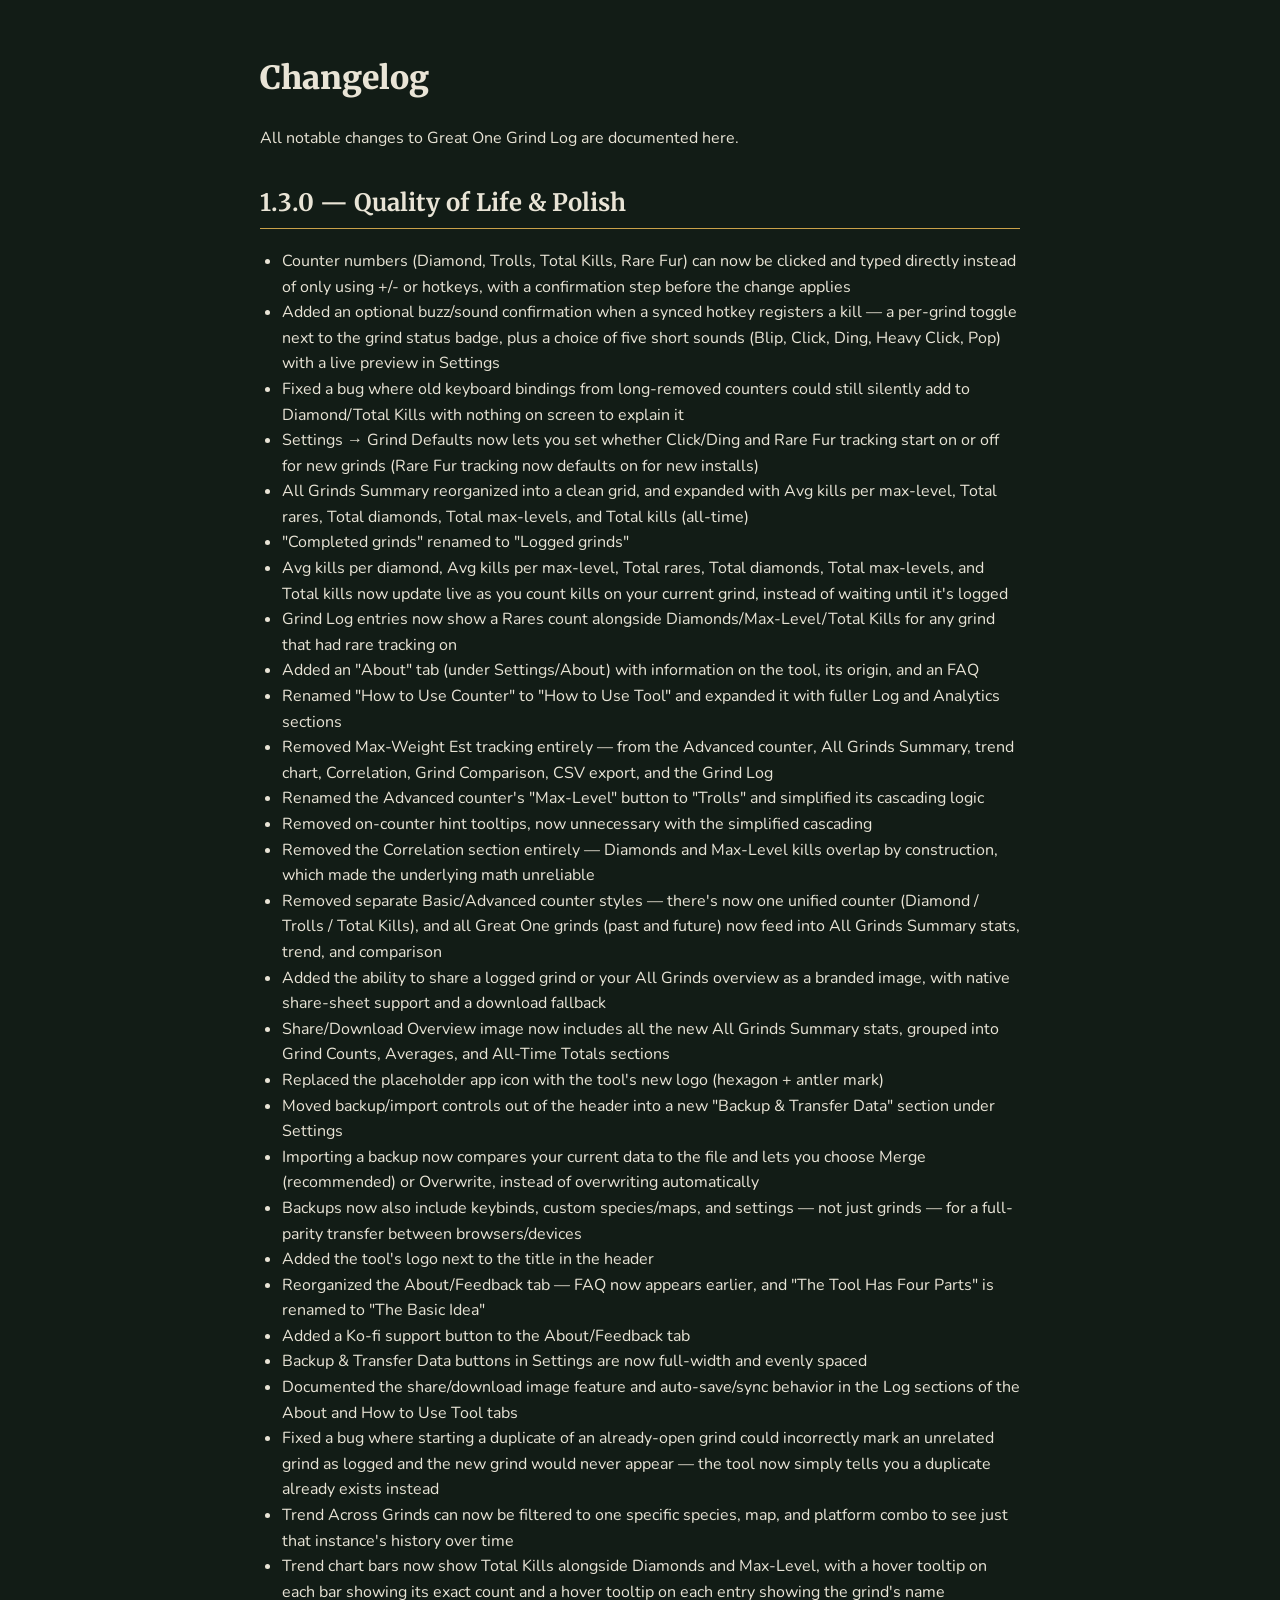
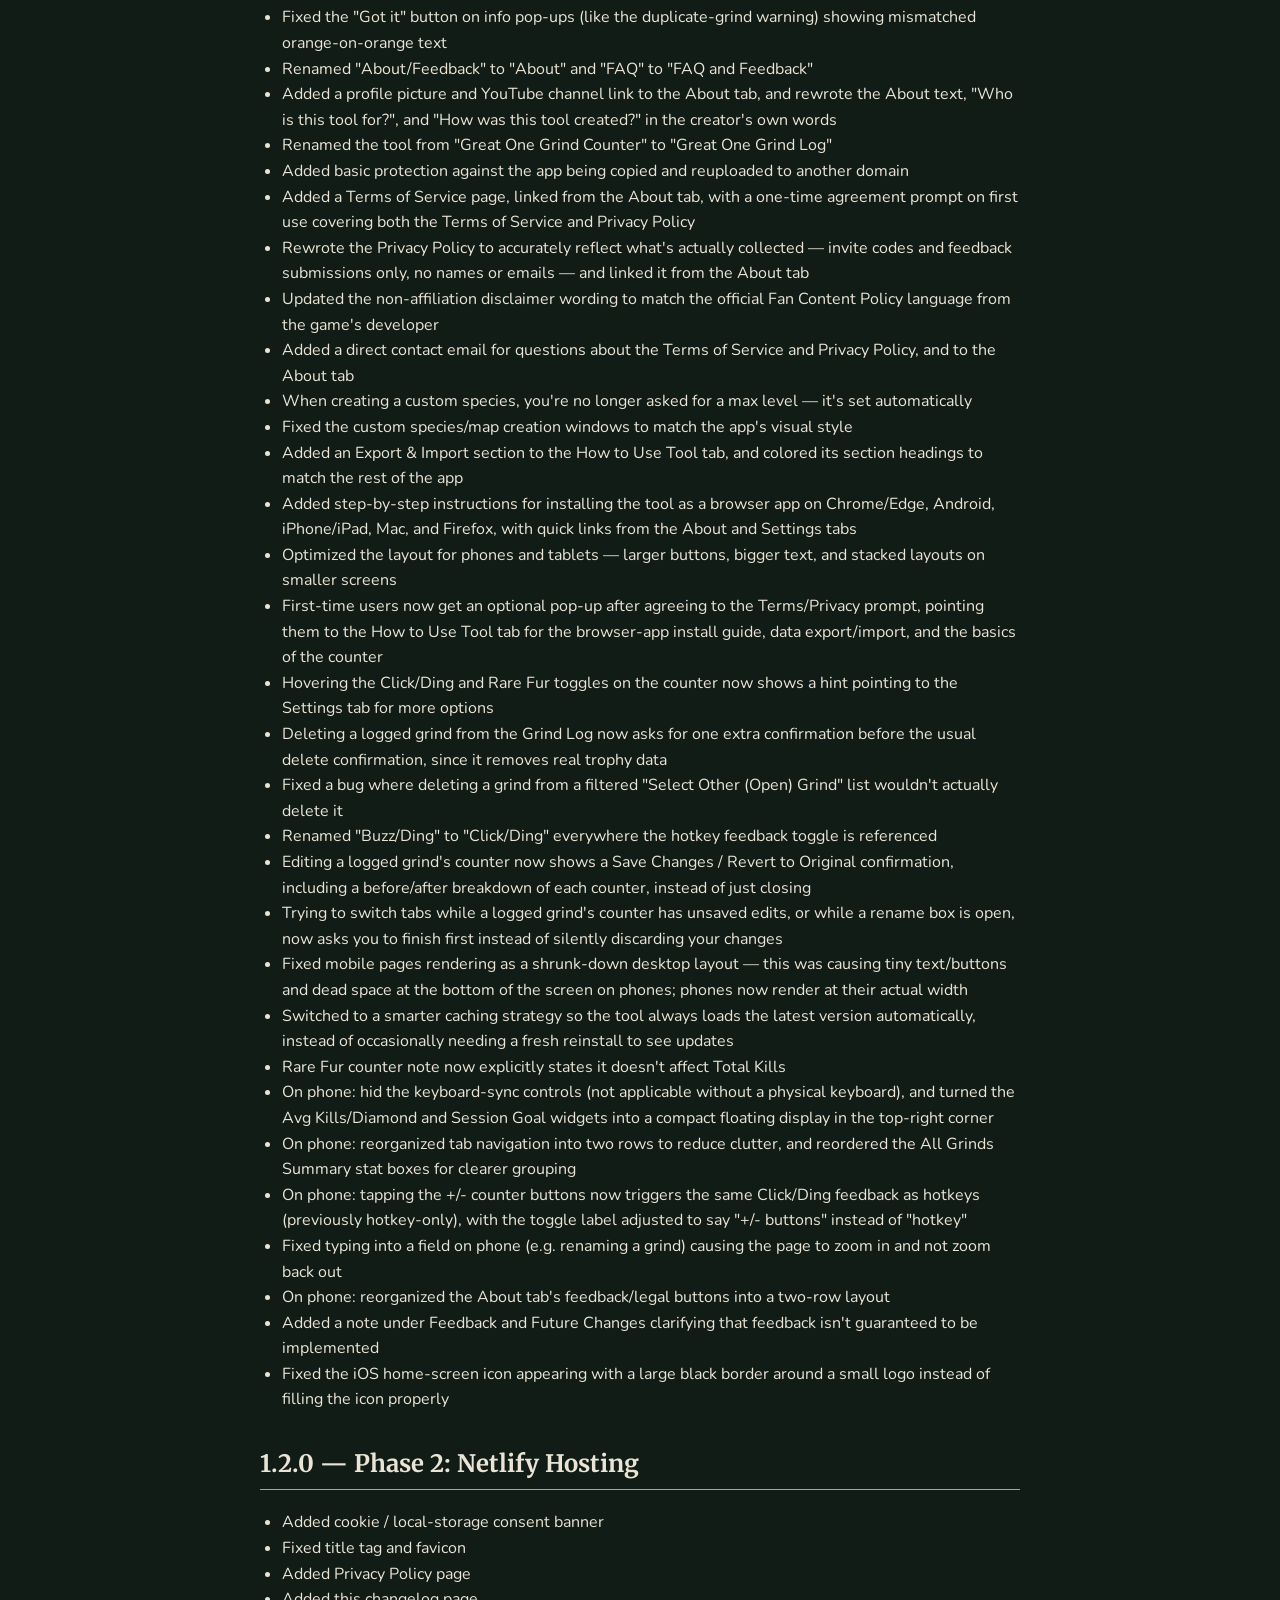
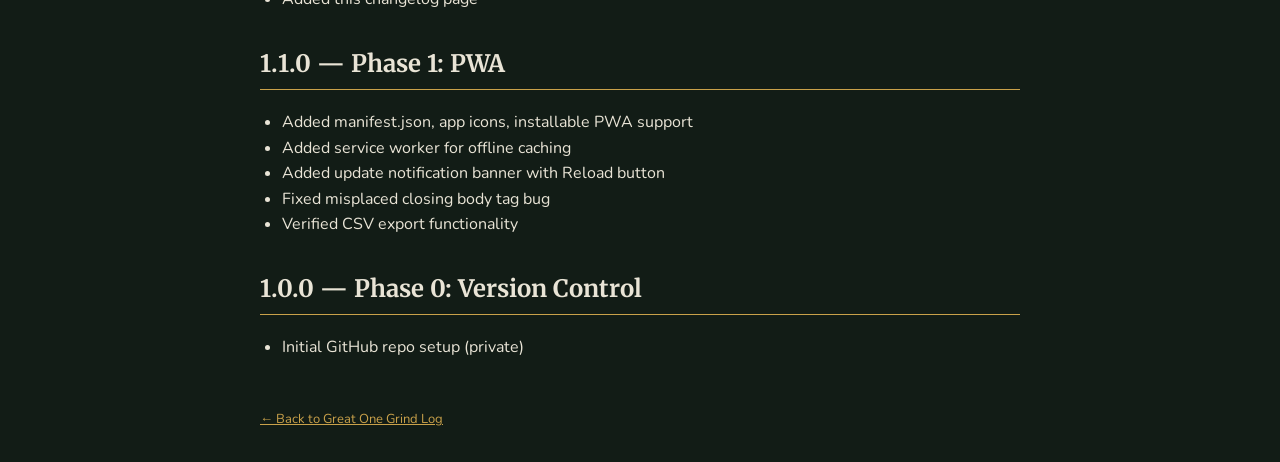
==== changelog.html @ d642ba64 "Mobile optimization pass: viewport fix, phone layout, tap feedback, icon fix - Add missing viewport " ====
<!DOCTYPE html>
<html lang="en">
<head>
<meta charset="UTF-8">
<meta name="viewport" content="width=device-width, initial-scale=1.0">
<title>Changelog — Great One Grind Log</title>
<link rel="icon" type="image/png" href="icon192.png">
<style>
  @import url('https://fonts.googleapis.com/css2?family=Merriweather:wght@400;700;900&family=Nunito:wght@400;500;600;700;800&display=swap');
  body{font-family:'Nunito',-apple-system,BlinkMacSystemFont,'Segoe UI',Roboto,sans-serif;max-width:760px;margin:0 auto;padding:32px 20px;line-height:1.6;color:#e9e4d6;background:#121c16;}
  h1{font-family:'Merriweather',serif;font-weight:900;color:#e9e4d6;}
  h2{font-family:'Merriweather',serif;font-weight:700;margin-top:32px;color:#e9e4d6;border-bottom:1px solid #c9a14a;padding-bottom:6px;}
  ul{padding-left:22px;}
  a{color:#c9a14a;}
  footer{margin-top:48px;font-size:13px;color:#8fa089;}
</style>
</head>
<body>
<h1>Changelog</h1>
<p>All notable changes to Great One Grind Log are documented here.</p>

<h2>1.3.0 — Quality of Life & Polish</h2>
<ul>
  <li>Counter numbers (Diamond, Trolls, Total Kills, Rare Fur) can now be clicked and typed directly instead of only using +/- or hotkeys, with a confirmation step before the change applies</li>
  <li>Added an optional buzz/sound confirmation when a synced hotkey registers a kill — a per-grind toggle next to the grind status badge, plus a choice of five short sounds (Blip, Click, Ding, Heavy Click, Pop) with a live preview in Settings</li>
  <li>Fixed a bug where old keyboard bindings from long-removed counters could still silently add to Diamond/Total Kills with nothing on screen to explain it</li>
  <li>Settings → Grind Defaults now lets you set whether Click/Ding and Rare Fur tracking start on or off for new grinds (Rare Fur tracking now defaults on for new installs)</li>
  <li>All Grinds Summary reorganized into a clean grid, and expanded with Avg kills per max-level, Total rares, Total diamonds, Total max-levels, and Total kills (all-time)</li>
  <li>"Completed grinds" renamed to "Logged grinds"</li>
  <li>Avg kills per diamond, Avg kills per max-level, Total rares, Total diamonds, Total max-levels, and Total kills now update live as you count kills on your current grind, instead of waiting until it's logged</li>
  <li>Grind Log entries now show a Rares count alongside Diamonds/Max-Level/Total Kills for any grind that had rare tracking on</li>
  <li>Added an "About" tab (under Settings/About) with information on the tool, its origin, and an FAQ</li>
  <li>Renamed "How to Use Counter" to "How to Use Tool" and expanded it with fuller Log and Analytics sections</li>
  <li>Removed Max-Weight Est tracking entirely — from the Advanced counter, All Grinds Summary, trend chart, Correlation, Grind Comparison, CSV export, and the Grind Log</li>
  <li>Renamed the Advanced counter's "Max-Level" button to "Trolls" and simplified its cascading logic</li>
  <li>Removed on-counter hint tooltips, now unnecessary with the simplified cascading</li>
  <li>Removed the Correlation section entirely — Diamonds and Max-Level kills overlap by construction, which made the underlying math unreliable</li>
  <li>Removed separate Basic/Advanced counter styles — there's now one unified counter (Diamond / Trolls / Total Kills), and all Great One grinds (past and future) now feed into All Grinds Summary stats, trend, and comparison</li>
  <li>Added the ability to share a logged grind or your All Grinds overview as a branded image, with native share-sheet support and a download fallback</li>
  <li>Share/Download Overview image now includes all the new All Grinds Summary stats, grouped into Grind Counts, Averages, and All-Time Totals sections</li>
  <li>Replaced the placeholder app icon with the tool's new logo (hexagon + antler mark)</li>
  <li>Moved backup/import controls out of the header into a new "Backup & Transfer Data" section under Settings</li>
  <li>Importing a backup now compares your current data to the file and lets you choose Merge (recommended) or Overwrite, instead of overwriting automatically</li>
  <li>Backups now also include keybinds, custom species/maps, and settings — not just grinds — for a full-parity transfer between browsers/devices</li>
  <li>Added the tool's logo next to the title in the header</li>
  <li>Reorganized the About/Feedback tab — FAQ now appears earlier, and "The Tool Has Four Parts" is renamed to "The Basic Idea"</li>
  <li>Added a Ko-fi support button to the About/Feedback tab</li>
  <li>Backup & Transfer Data buttons in Settings are now full-width and evenly spaced</li>
  <li>Documented the share/download image feature and auto-save/sync behavior in the Log sections of the About and How to Use Tool tabs</li>
  <li>Fixed a bug where starting a duplicate of an already-open grind could incorrectly mark an unrelated grind as logged and the new grind would never appear — the tool now simply tells you a duplicate already exists instead</li>
  <li>Trend Across Grinds can now be filtered to one specific species, map, and platform combo to see just that instance's history over time</li>
  <li>Trend chart bars now show Total Kills alongside Diamonds and Max-Level, with a hover tooltip on each bar showing its exact count and a hover tooltip on each entry showing the grind's name</li>
  <li>Fixed the "Got it" button on info pop-ups (like the duplicate-grind warning) showing mismatched orange-on-orange text</li>
  <li>Renamed "About/Feedback" to "About" and "FAQ" to "FAQ and Feedback"</li>
  <li>Added a profile picture and YouTube channel link to the About tab, and rewrote the About text, "Who is this tool for?", and "How was this tool created?" in the creator's own words</li>
  <li>Renamed the tool from "Great One Grind Counter" to "Great One Grind Log"</li>
  <li>Added basic protection against the app being copied and reuploaded to another domain</li>
  <li>Added a Terms of Service page, linked from the About tab, with a one-time agreement prompt on first use covering both the Terms of Service and Privacy Policy</li>
  <li>Rewrote the Privacy Policy to accurately reflect what's actually collected — invite codes and feedback submissions only, no names or emails — and linked it from the About tab</li>
  <li>Updated the non-affiliation disclaimer wording to match the official Fan Content Policy language from the game's developer</li>
  <li>Added a direct contact email for questions about the Terms of Service and Privacy Policy, and to the About tab</li>
  <li>When creating a custom species, you're no longer asked for a max level — it's set automatically</li>
  <li>Fixed the custom species/map creation windows to match the app's visual style</li>
  <li>Added an Export & Import section to the How to Use Tool tab, and colored its section headings to match the rest of the app</li>
  <li>Added step-by-step instructions for installing the tool as a browser app on Chrome/Edge, Android, iPhone/iPad, Mac, and Firefox, with quick links from the About and Settings tabs</li>
  <li>Optimized the layout for phones and tablets — larger buttons, bigger text, and stacked layouts on smaller screens</li>
  <li>First-time users now get an optional pop-up after agreeing to the Terms/Privacy prompt, pointing them to the How to Use Tool tab for the browser-app install guide, data export/import, and the basics of the counter</li>
  <li>Hovering the Click/Ding and Rare Fur toggles on the counter now shows a hint pointing to the Settings tab for more options</li>
  <li>Deleting a logged grind from the Grind Log now asks for one extra confirmation before the usual delete confirmation, since it removes real trophy data</li>
  <li>Fixed a bug where deleting a grind from a filtered "Select Other (Open) Grind" list wouldn't actually delete it</li>
  <li>Renamed "Buzz/Ding" to "Click/Ding" everywhere the hotkey feedback toggle is referenced</li>
  <li>Editing a logged grind's counter now shows a Save Changes / Revert to Original confirmation, including a before/after breakdown of each counter, instead of just closing</li>
  <li>Trying to switch tabs while a logged grind's counter has unsaved edits, or while a rename box is open, now asks you to finish first instead of silently discarding your changes</li>
  <li>Fixed mobile pages rendering as a shrunk-down desktop layout — this was causing tiny text/buttons and dead space at the bottom of the screen on phones; phones now render at their actual width</li>
  <li>Switched to a smarter caching strategy so the tool always loads the latest version automatically, instead of occasionally needing a fresh reinstall to see updates</li>
  <li>Rare Fur counter note now explicitly states it doesn't affect Total Kills</li>
  <li>On phone: hid the keyboard-sync controls (not applicable without a physical keyboard), and turned the Avg Kills/Diamond and Session Goal widgets into a compact floating display in the top-right corner</li>
  <li>On phone: reorganized tab navigation into two rows to reduce clutter, and reordered the All Grinds Summary stat boxes for clearer grouping</li>
  <li>On phone: tapping the +/- counter buttons now triggers the same Click/Ding feedback as hotkeys (previously hotkey-only), with the toggle label adjusted to say "+/- buttons" instead of "hotkey"</li>
  <li>Fixed typing into a field on phone (e.g. renaming a grind) causing the page to zoom in and not zoom back out</li>
  <li>On phone: reorganized the About tab's feedback/legal buttons into a two-row layout</li>
  <li>Added a note under Feedback and Future Changes clarifying that feedback isn't guaranteed to be implemented</li>
  <li>Fixed the iOS home-screen icon appearing with a large black border around a small logo instead of filling the icon properly</li>
</ul>

<h2>1.2.0 — Phase 2: Netlify Hosting</h2>
<ul>
  <li>Added cookie / local-storage consent banner</li>
  <li>Fixed title tag and favicon</li>
  <li>Added Privacy Policy page</li>
  <li>Added this changelog page</li>
</ul>

<h2>1.1.0 — Phase 1: PWA</h2>
<ul>
  <li>Added manifest.json, app icons, installable PWA support</li>
  <li>Added service worker for offline caching</li>
  <li>Added update notification banner with Reload button</li>
  <li>Fixed misplaced closing body tag bug</li>
  <li>Verified CSV export functionality</li>
</ul>

<h2>1.0.0 — Phase 0: Version Control</h2>
<ul>
  <li>Initial GitHub repo setup (private)</li>
</ul>

<footer>
  <a href="index.html">← Back to Great One Grind Log</a>
</footer>
</body>
</html>
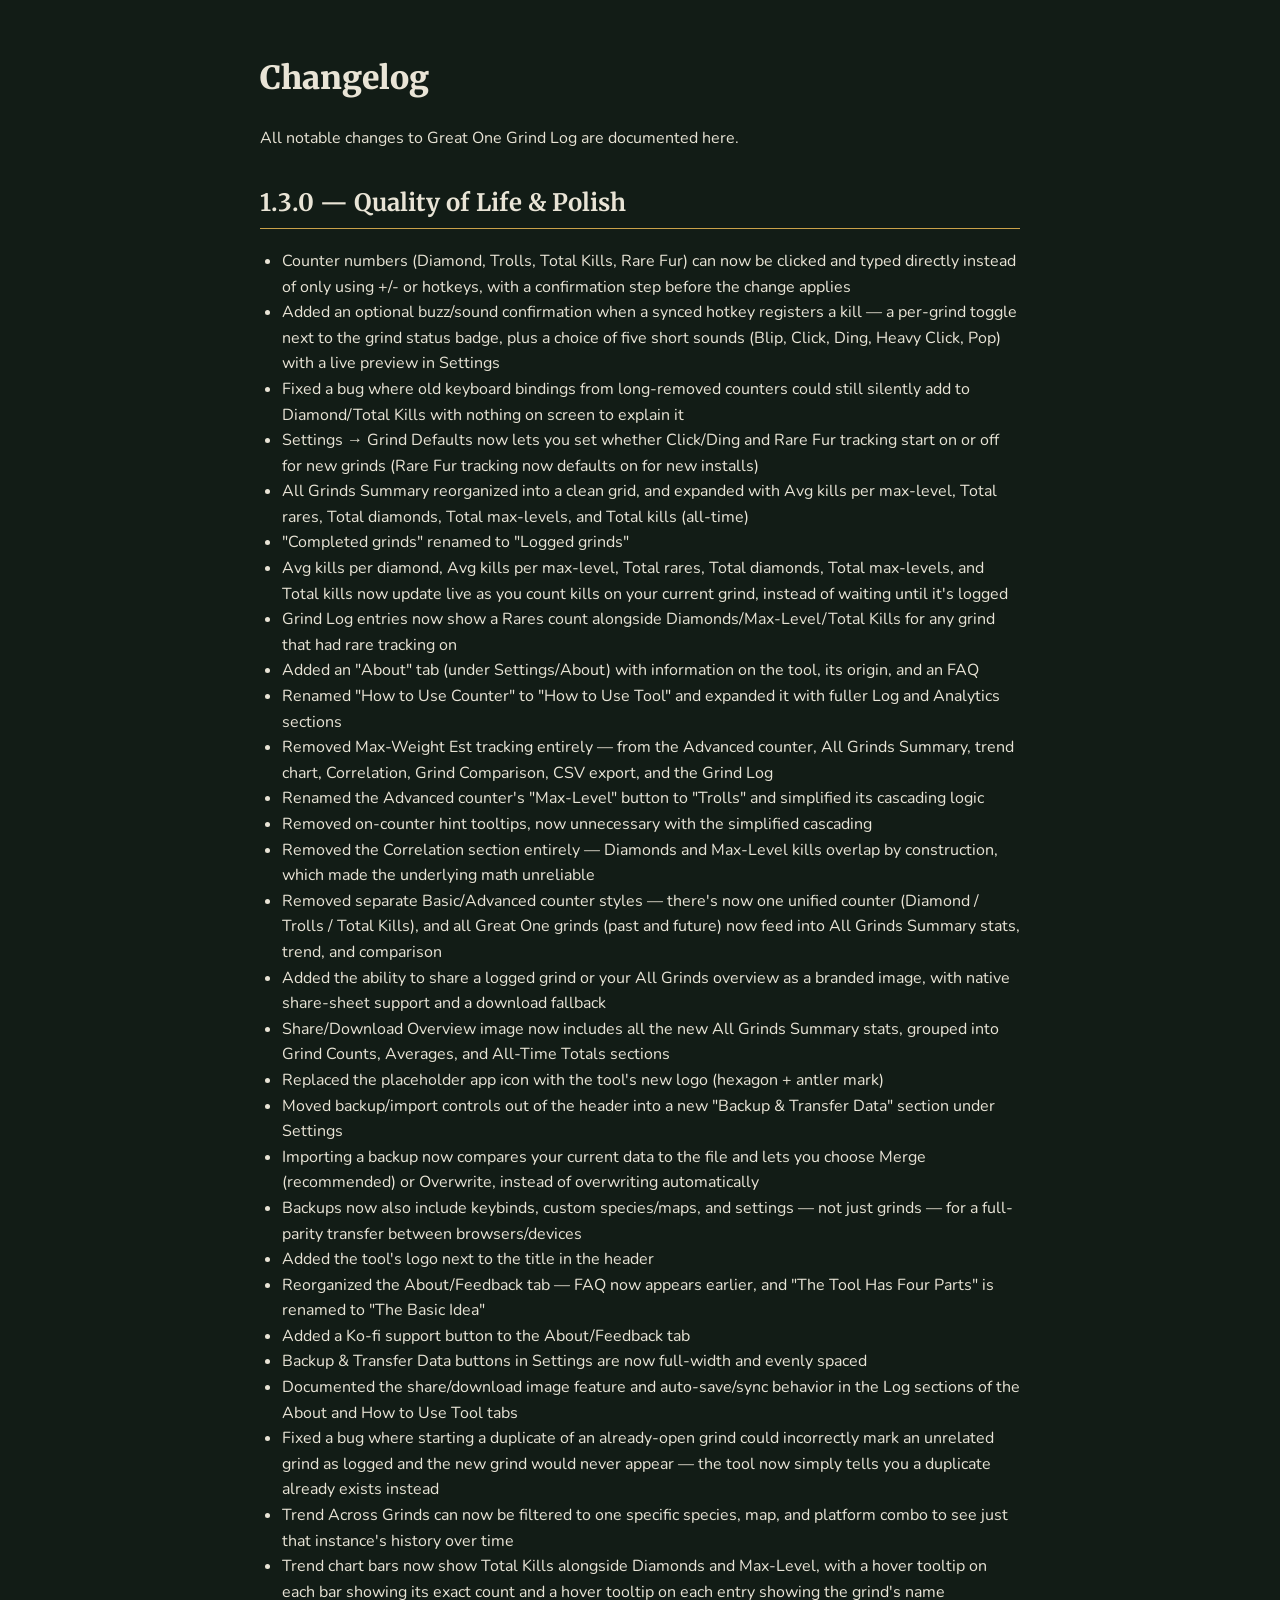
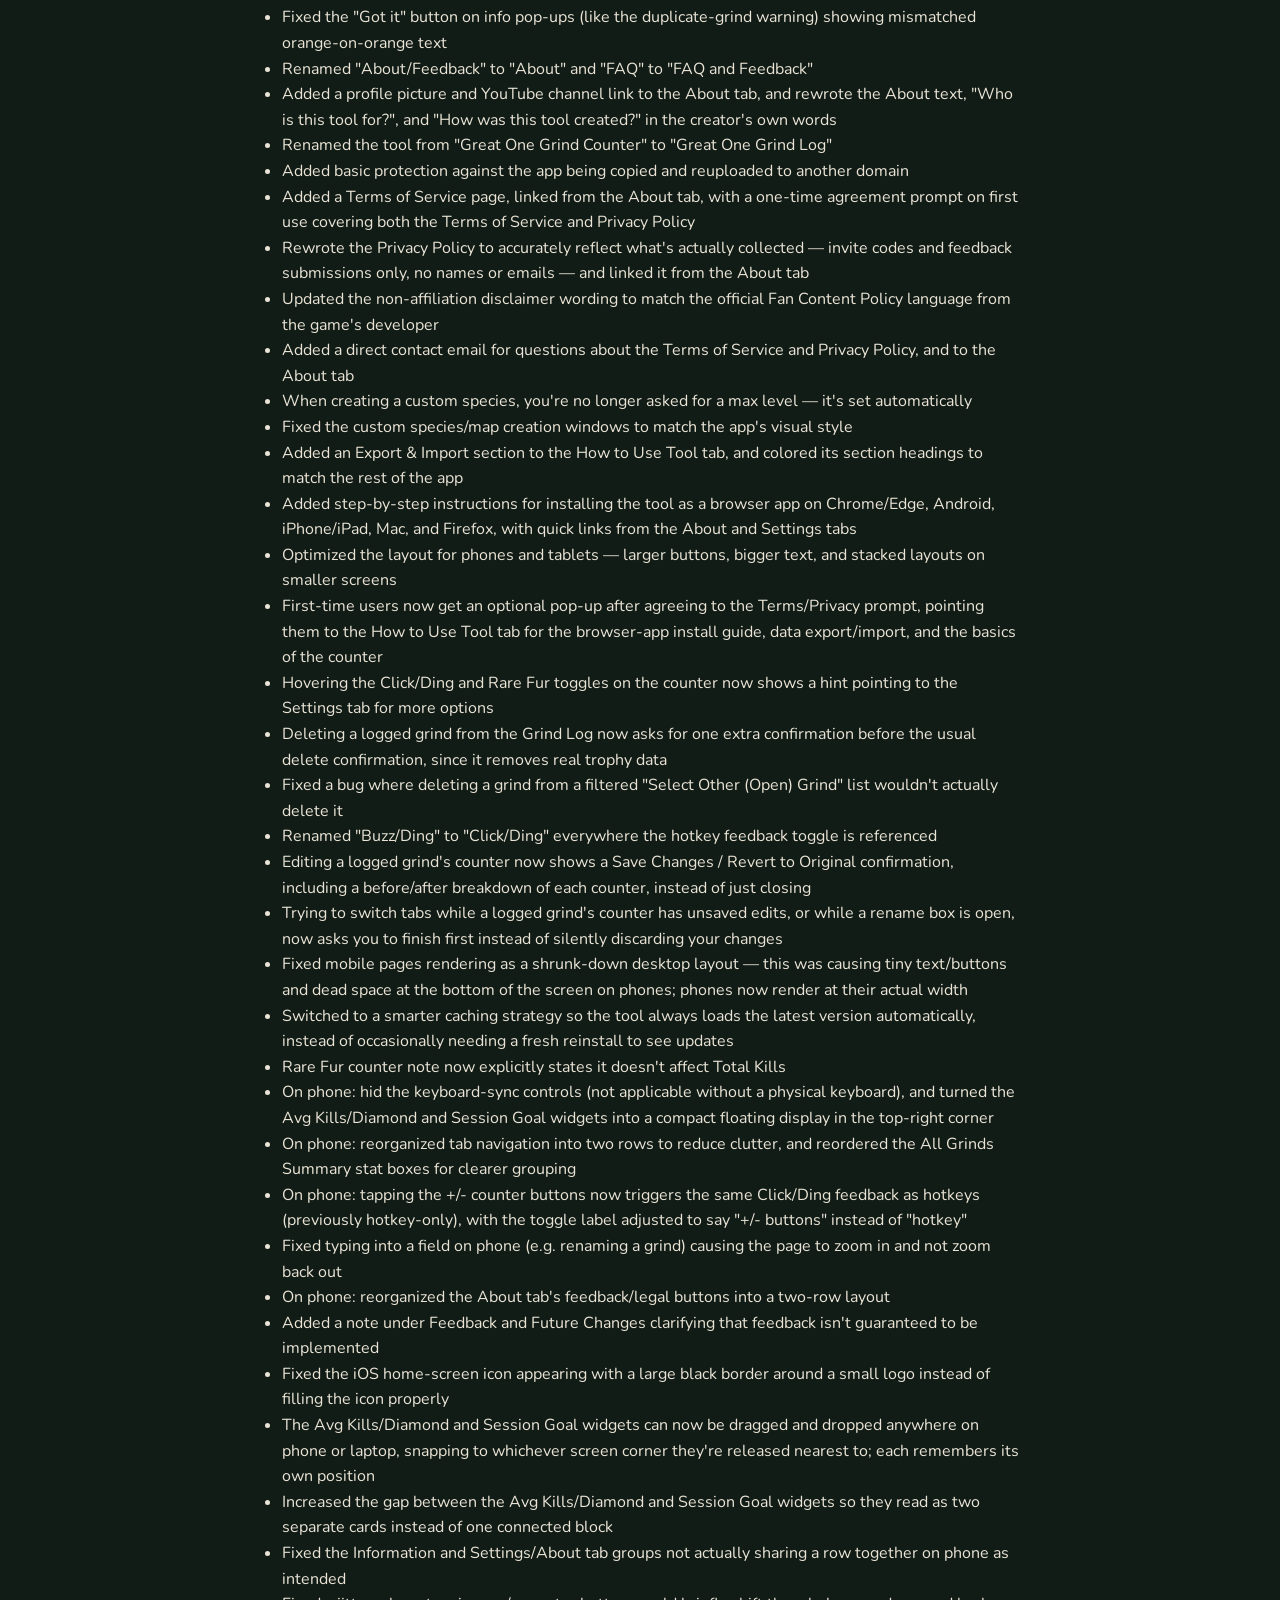
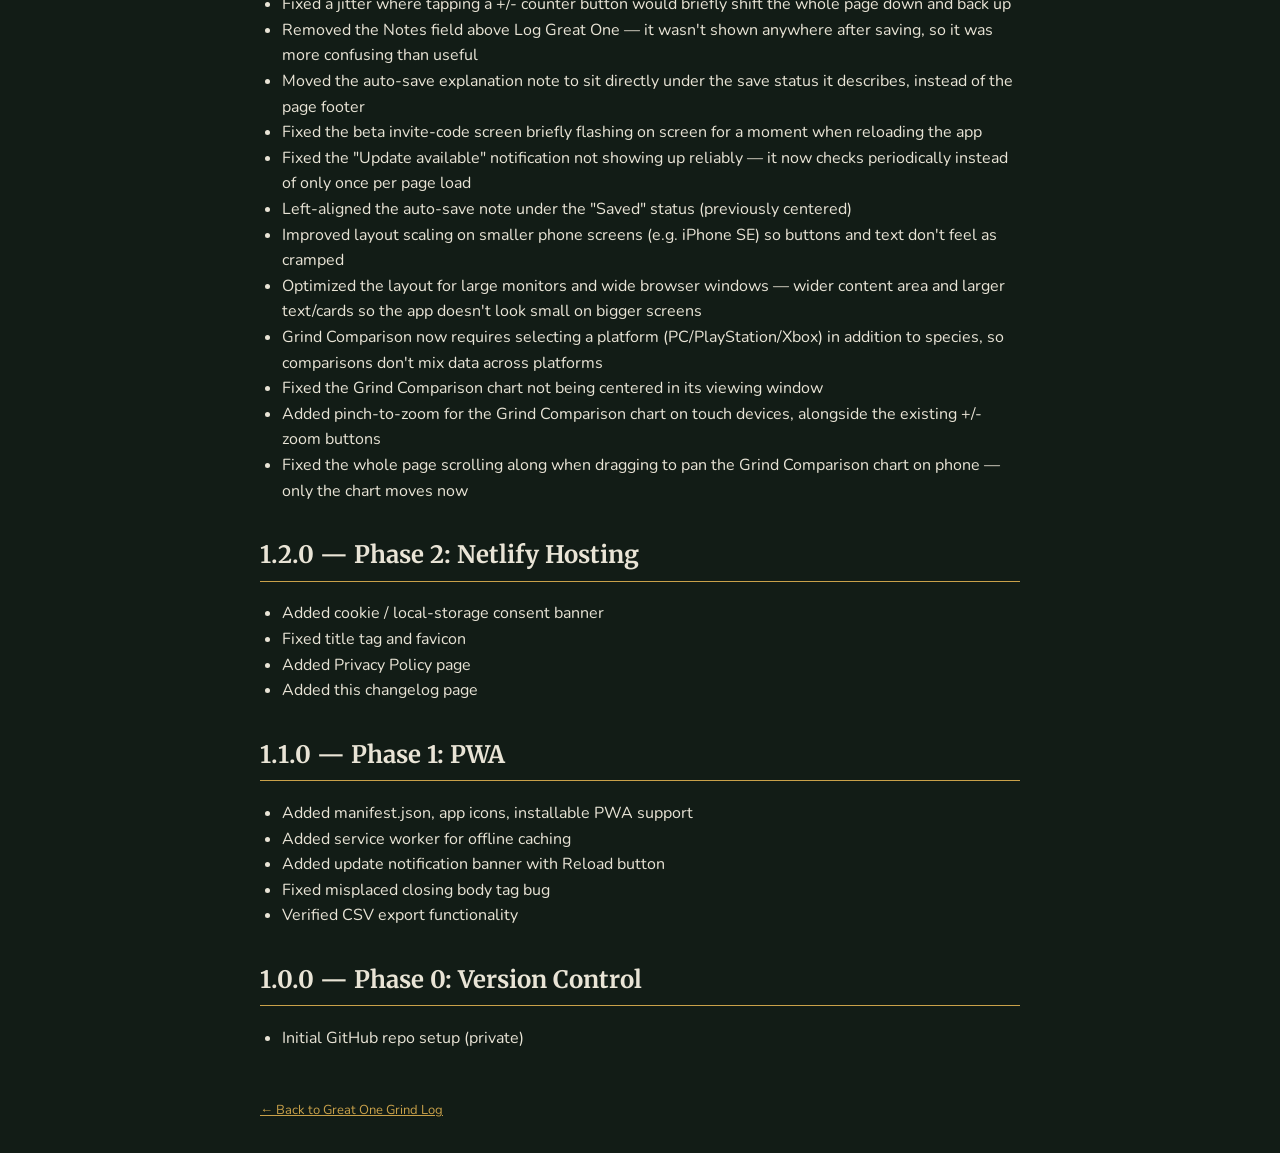
==== commit 45e4b198: "Small/large-screen polish, Grind Comparison platform + chart fixes, gate/update reliability Commit d" ====
--- a/changelog.html
+++ b/changelog.html
@@ -81,6 +81,21 @@
   <li>On phone: reorganized the About tab's feedback/legal buttons into a two-row layout</li>
   <li>Added a note under Feedback and Future Changes clarifying that feedback isn't guaranteed to be implemented</li>
   <li>Fixed the iOS home-screen icon appearing with a large black border around a small logo instead of filling the icon properly</li>
+  <li>The Avg Kills/Diamond and Session Goal widgets can now be dragged and dropped anywhere on phone or laptop, snapping to whichever screen corner they're released nearest to; each remembers its own position</li>
+  <li>Increased the gap between the Avg Kills/Diamond and Session Goal widgets so they read as two separate cards instead of one connected block</li>
+  <li>Fixed the Information and Settings/About tab groups not actually sharing a row together on phone as intended</li>
+  <li>Fixed a jitter where tapping a +/- counter button would briefly shift the whole page down and back up</li>
+  <li>Removed the Notes field above Log Great One — it wasn't shown anywhere after saving, so it was more confusing than useful</li>
+  <li>Moved the auto-save explanation note to sit directly under the save status it describes, instead of the page footer</li>
+  <li>Fixed the beta invite-code screen briefly flashing on screen for a moment when reloading the app</li>
+  <li>Fixed the "Update available" notification not showing up reliably — it now checks periodically instead of only once per page load</li>
+  <li>Left-aligned the auto-save note under the "Saved" status (previously centered)</li>
+  <li>Improved layout scaling on smaller phone screens (e.g. iPhone SE) so buttons and text don't feel as cramped</li>
+  <li>Optimized the layout for large monitors and wide browser windows — wider content area and larger text/cards so the app doesn't look small on bigger screens</li>
+  <li>Grind Comparison now requires selecting a platform (PC/PlayStation/Xbox) in addition to species, so comparisons don't mix data across platforms</li>
+  <li>Fixed the Grind Comparison chart not being centered in its viewing window</li>
+  <li>Added pinch-to-zoom for the Grind Comparison chart on touch devices, alongside the existing +/- zoom buttons</li>
+  <li>Fixed the whole page scrolling along when dragging to pan the Grind Comparison chart on phone — only the chart moves now</li>
 </ul>
 
 <h2>1.2.0 — Phase 2: Netlify Hosting</h2>
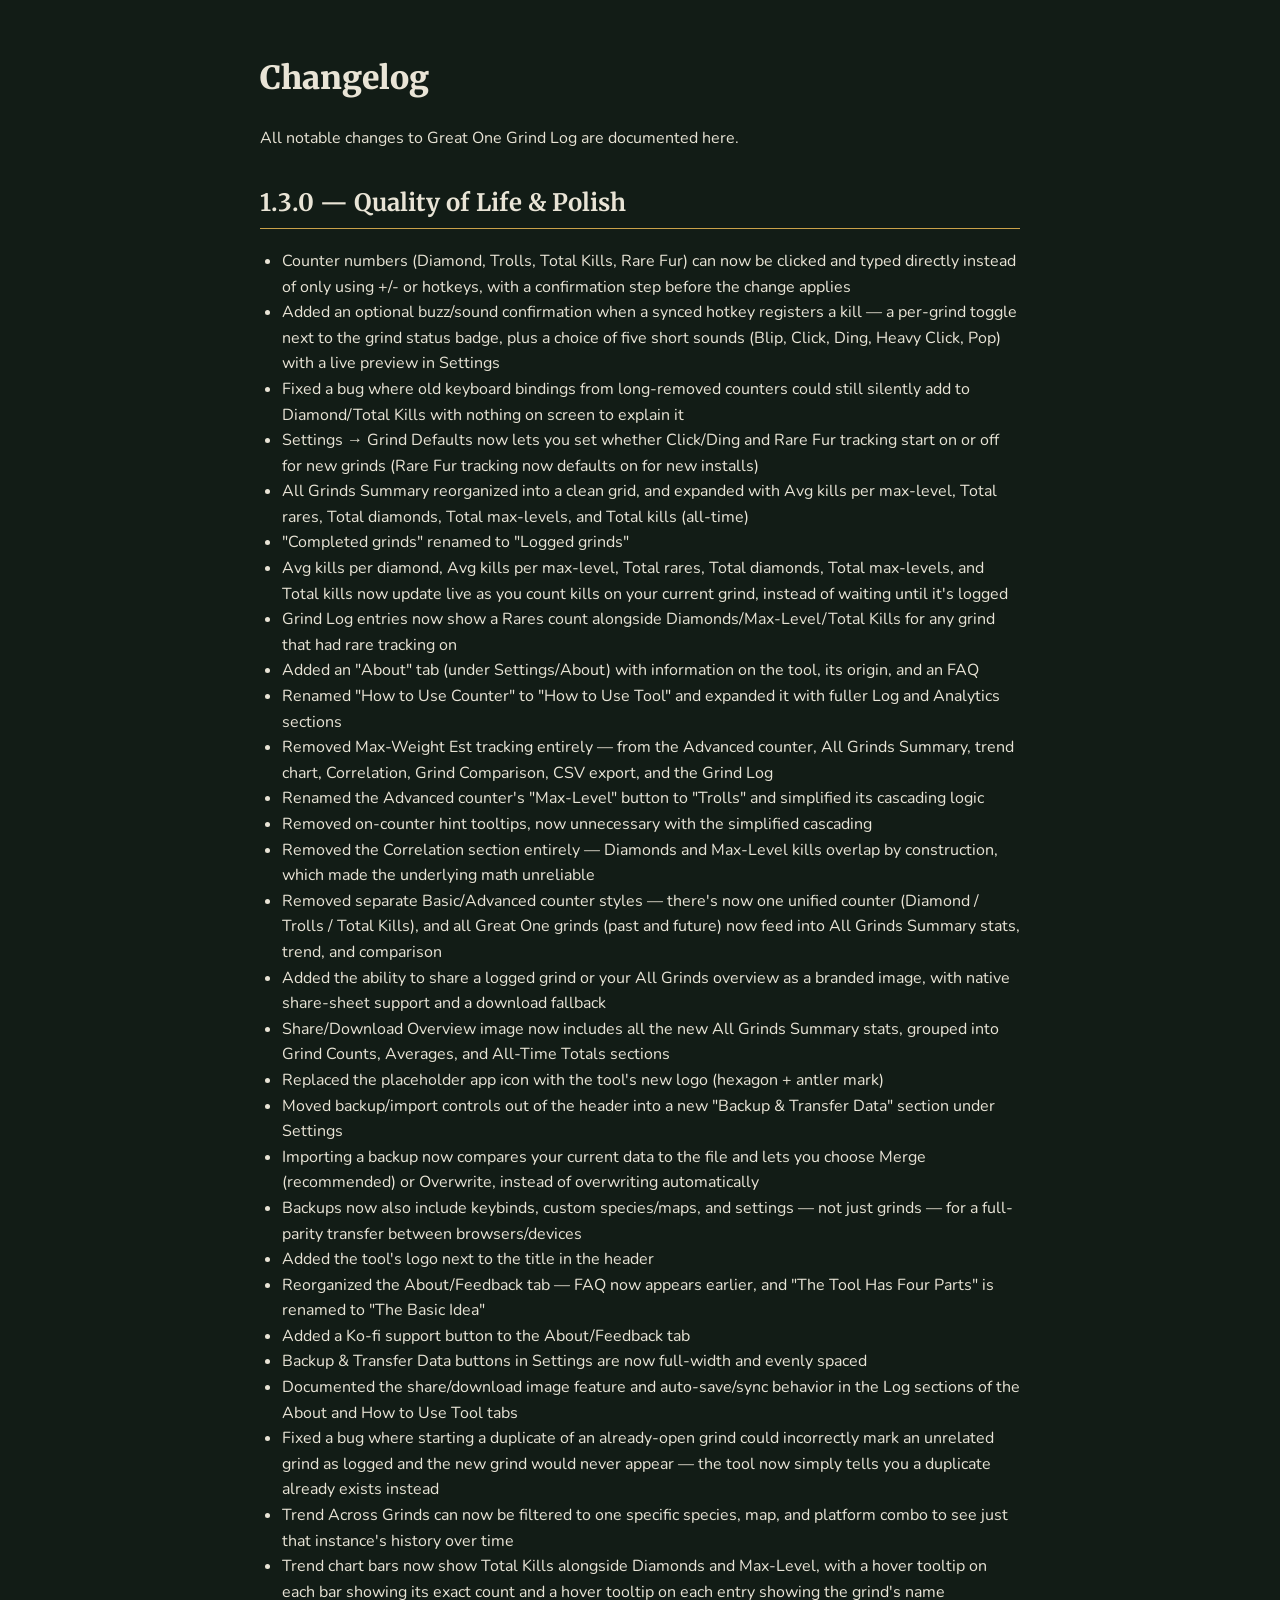
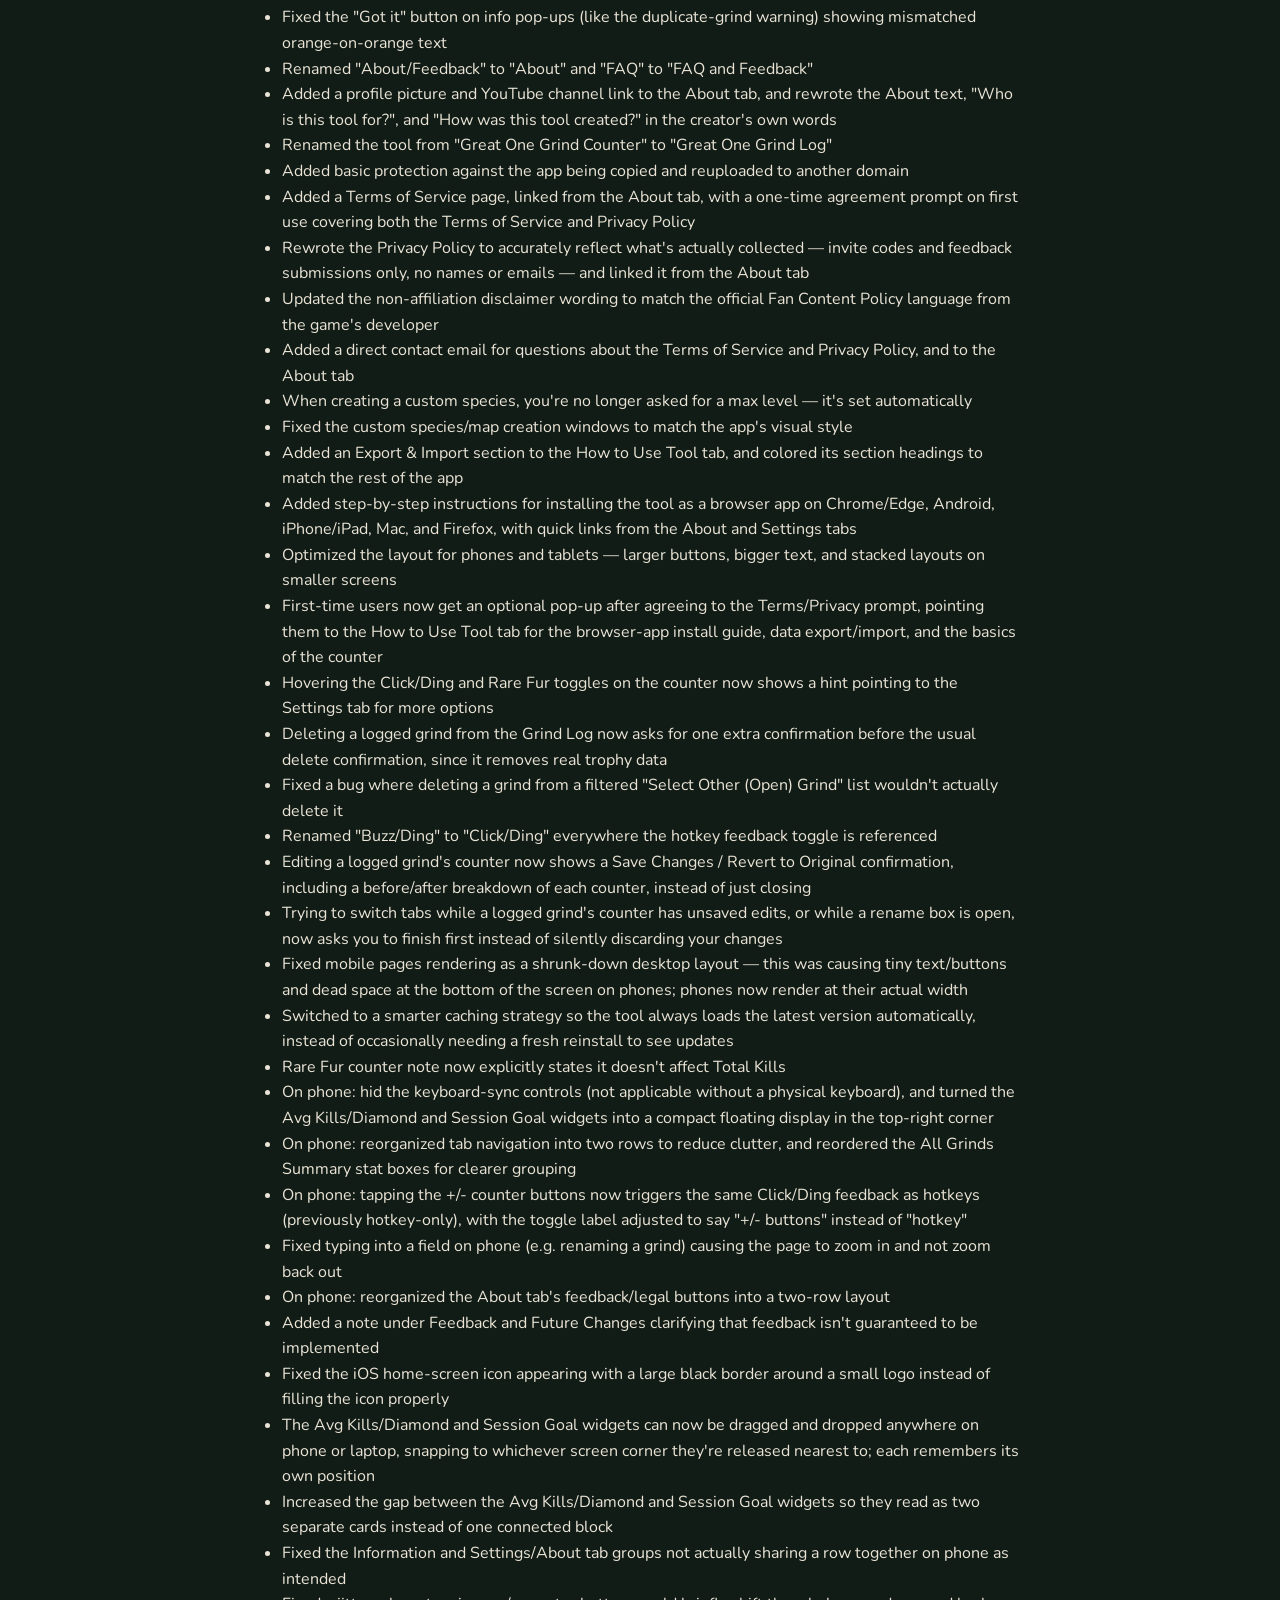
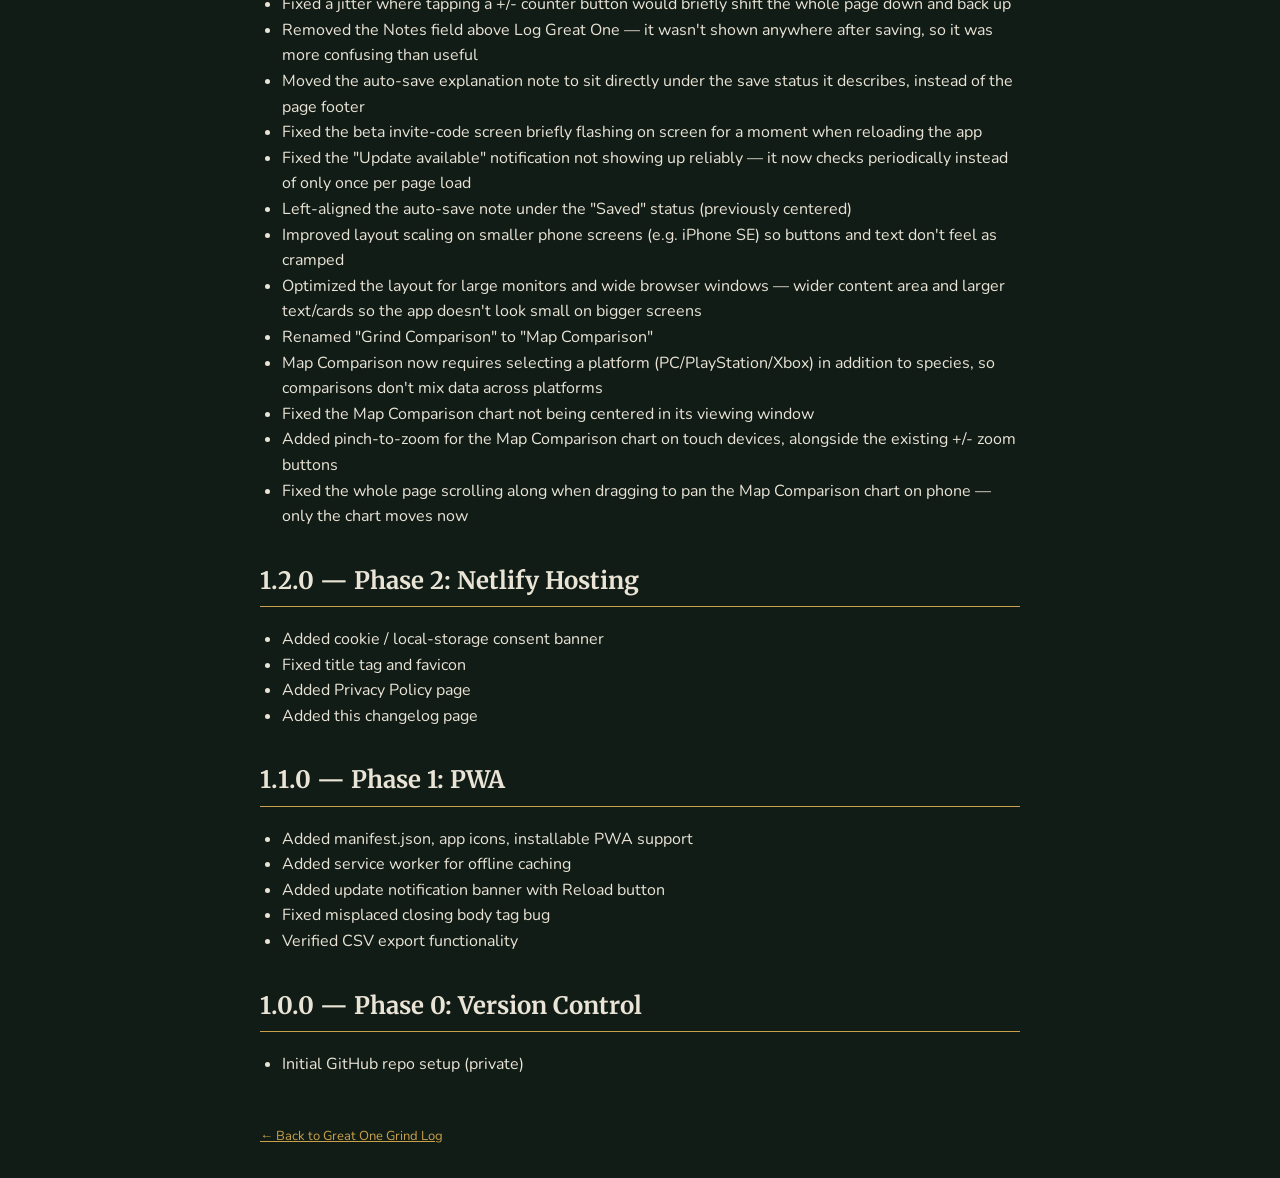
==== commit 94a23c6e: "Raise large-monitor breakpoint to 1600px, rename Grind Comparison to Map Comparison, enlarge count-n" ====
--- a/changelog.html
+++ b/changelog.html
@@ -92,10 +92,11 @@
   <li>Left-aligned the auto-save note under the "Saved" status (previously centered)</li>
   <li>Improved layout scaling on smaller phone screens (e.g. iPhone SE) so buttons and text don't feel as cramped</li>
   <li>Optimized the layout for large monitors and wide browser windows — wider content area and larger text/cards so the app doesn't look small on bigger screens</li>
-  <li>Grind Comparison now requires selecting a platform (PC/PlayStation/Xbox) in addition to species, so comparisons don't mix data across platforms</li>
-  <li>Fixed the Grind Comparison chart not being centered in its viewing window</li>
-  <li>Added pinch-to-zoom for the Grind Comparison chart on touch devices, alongside the existing +/- zoom buttons</li>
-  <li>Fixed the whole page scrolling along when dragging to pan the Grind Comparison chart on phone — only the chart moves now</li>
+  <li>Renamed "Grind Comparison" to "Map Comparison"</li>
+  <li>Map Comparison now requires selecting a platform (PC/PlayStation/Xbox) in addition to species, so comparisons don't mix data across platforms</li>
+  <li>Fixed the Map Comparison chart not being centered in its viewing window</li>
+  <li>Added pinch-to-zoom for the Map Comparison chart on touch devices, alongside the existing +/- zoom buttons</li>
+  <li>Fixed the whole page scrolling along when dragging to pan the Map Comparison chart on phone — only the chart moves now</li>
 </ul>
 
 <h2>1.2.0 — Phase 2: Netlify Hosting</h2>
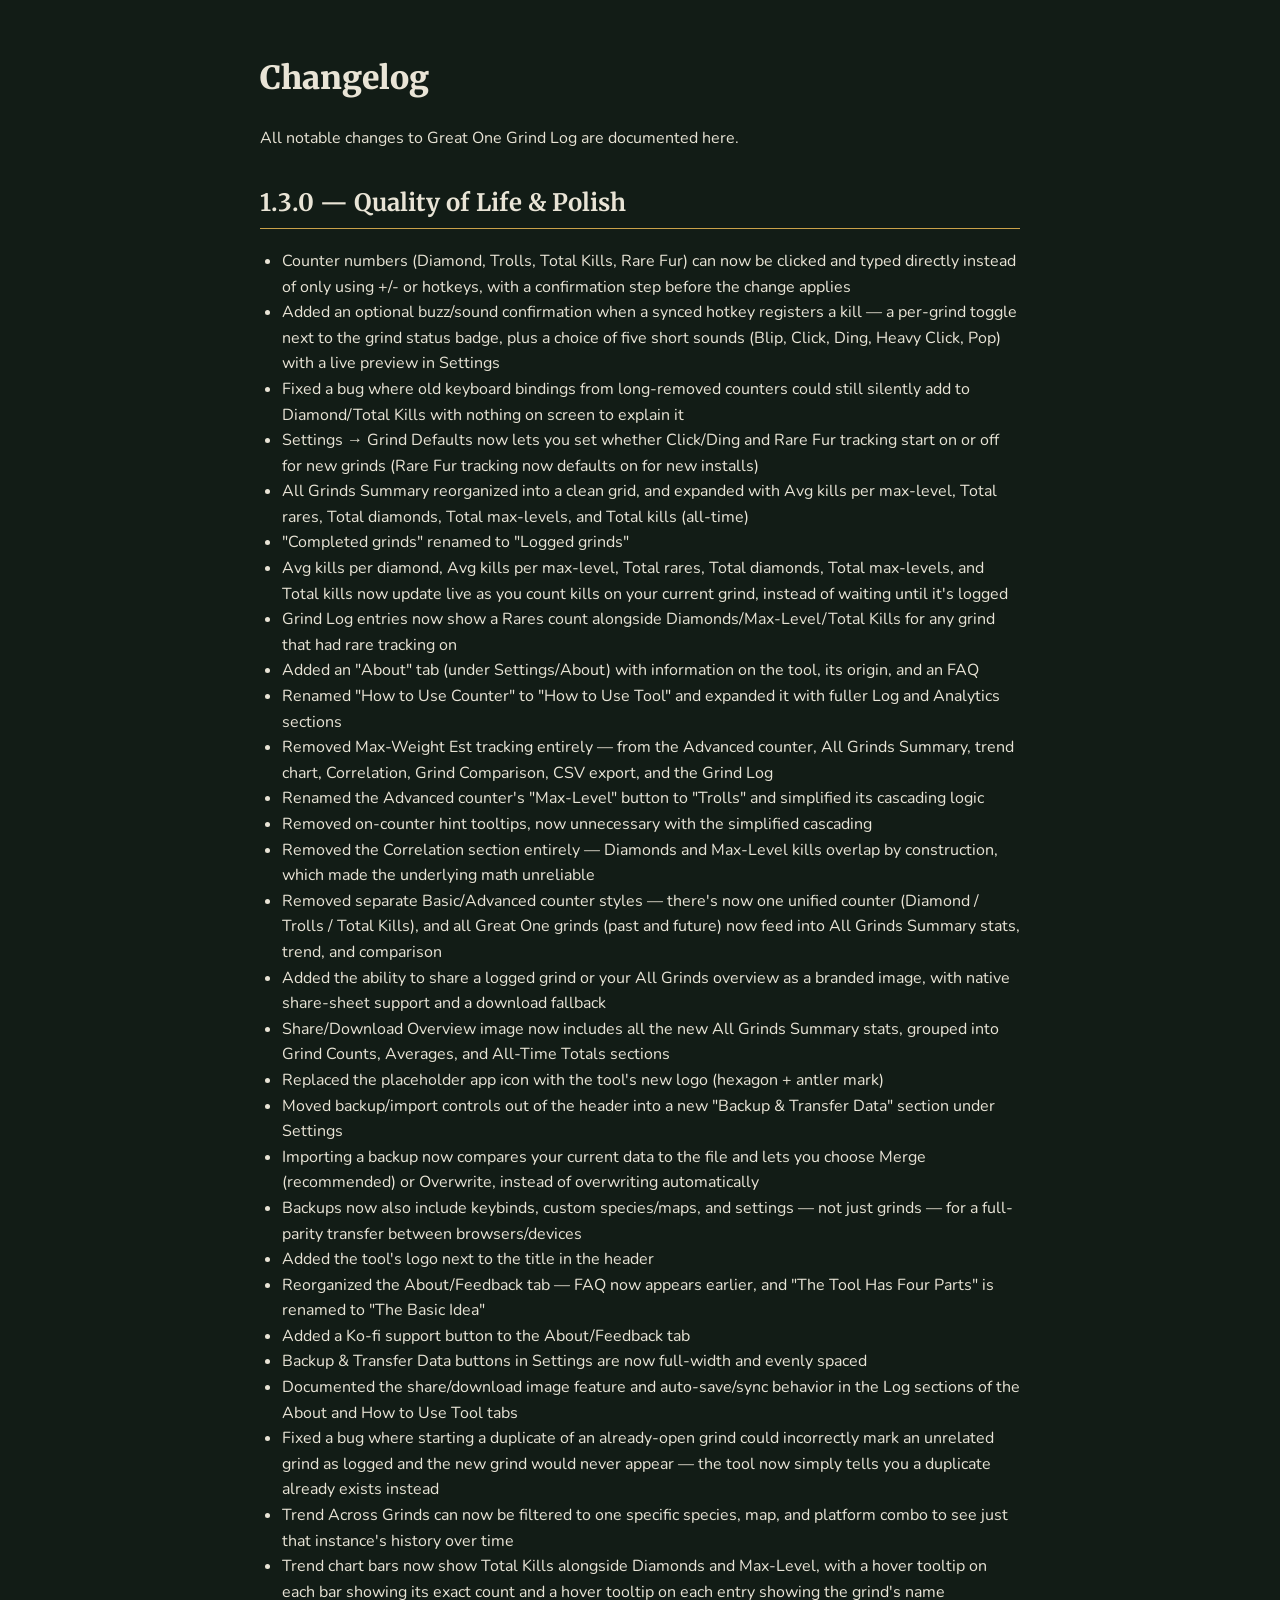
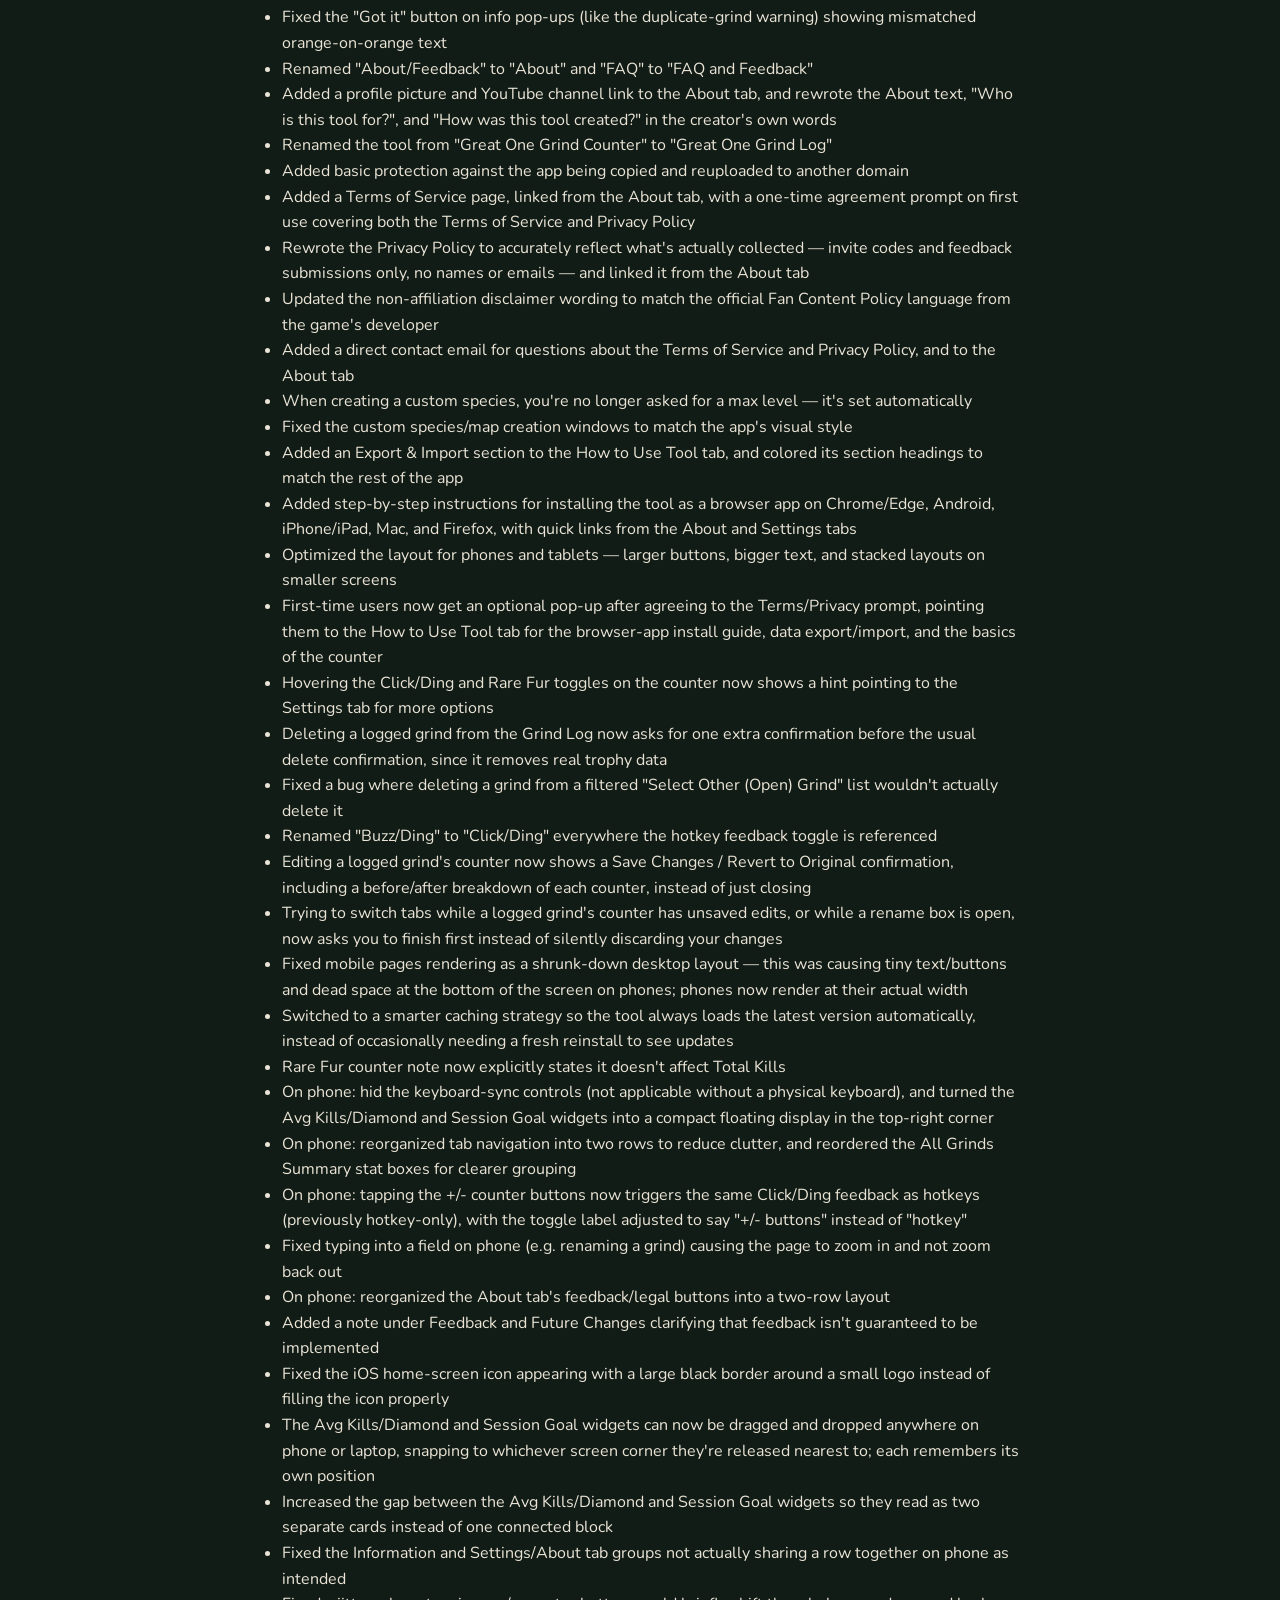
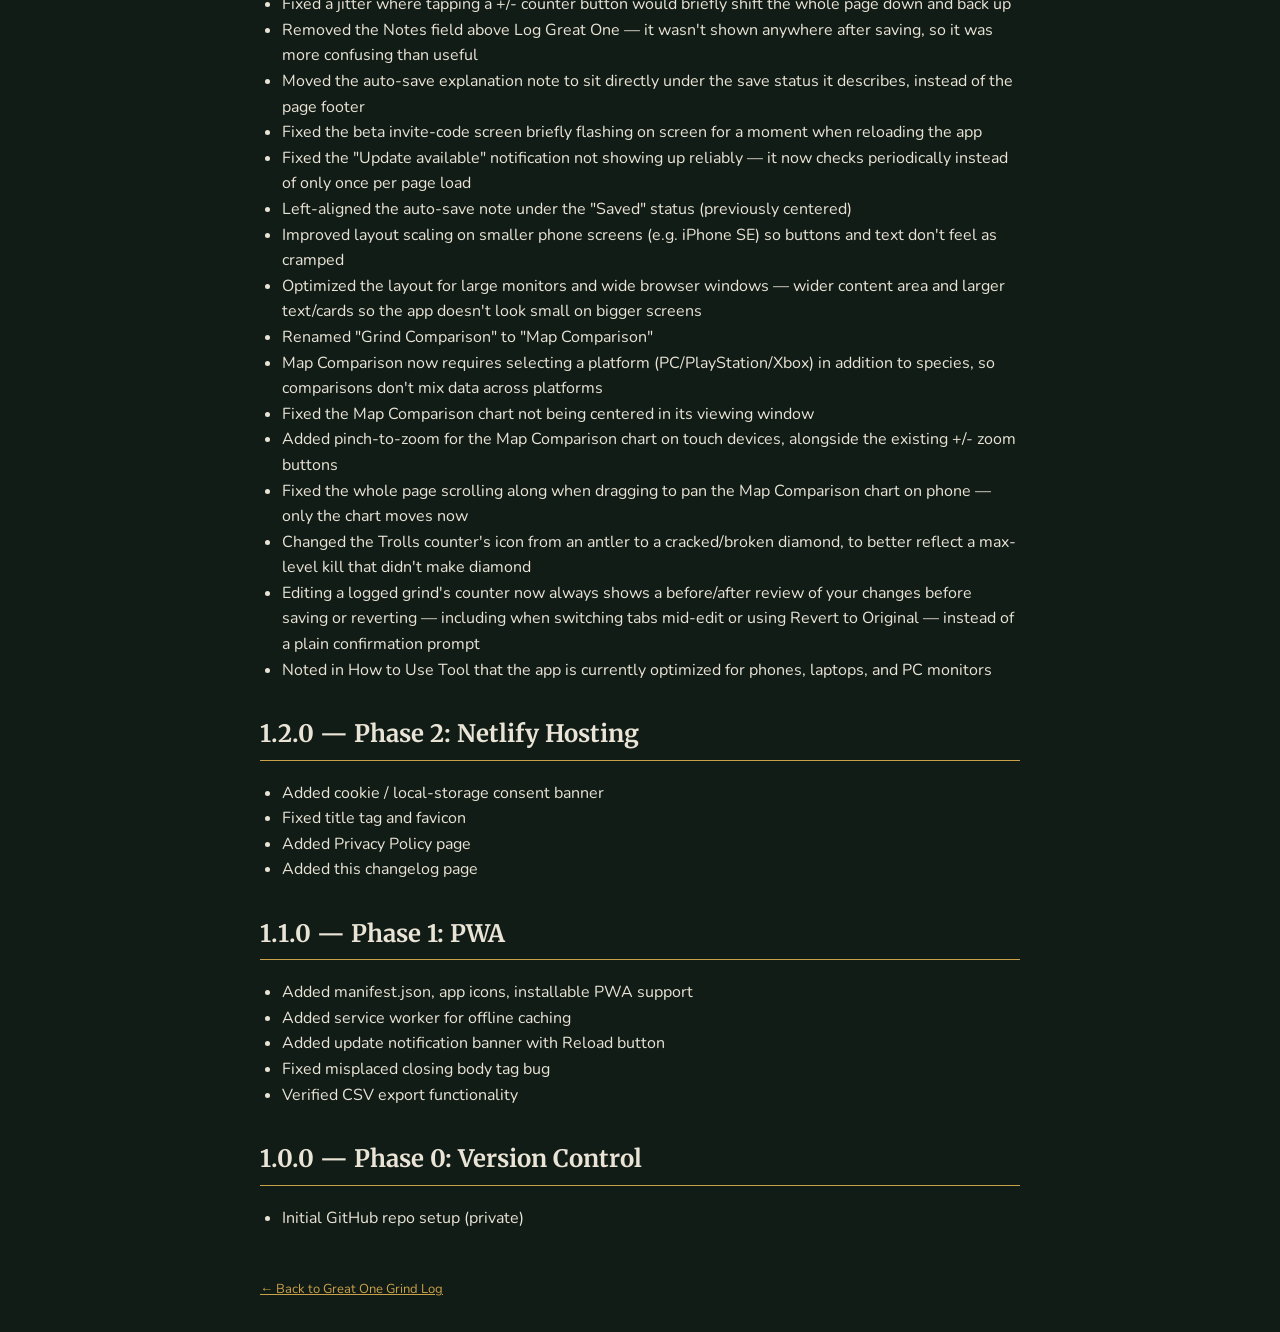
==== commit 6281462c: "Trolls icon rework, unified counter-edit review modal, Map Comparison fixes, pre-beta bug pass, chan" ====
--- a/changelog.html
+++ b/changelog.html
@@ -97,6 +97,9 @@
   <li>Fixed the Map Comparison chart not being centered in its viewing window</li>
   <li>Added pinch-to-zoom for the Map Comparison chart on touch devices, alongside the existing +/- zoom buttons</li>
   <li>Fixed the whole page scrolling along when dragging to pan the Map Comparison chart on phone — only the chart moves now</li>
+  <li>Changed the Trolls counter's icon from an antler to a cracked/broken diamond, to better reflect a max-level kill that didn't make diamond</li>
+  <li>Editing a logged grind's counter now always shows a before/after review of your changes before saving or reverting — including when switching tabs mid-edit or using Revert to Original — instead of a plain confirmation prompt</li>
+  <li>Noted in How to Use Tool that the app is currently optimized for phones, laptops, and PC monitors</li>
 </ul>
 
 <h2>1.2.0 — Phase 2: Netlify Hosting</h2>
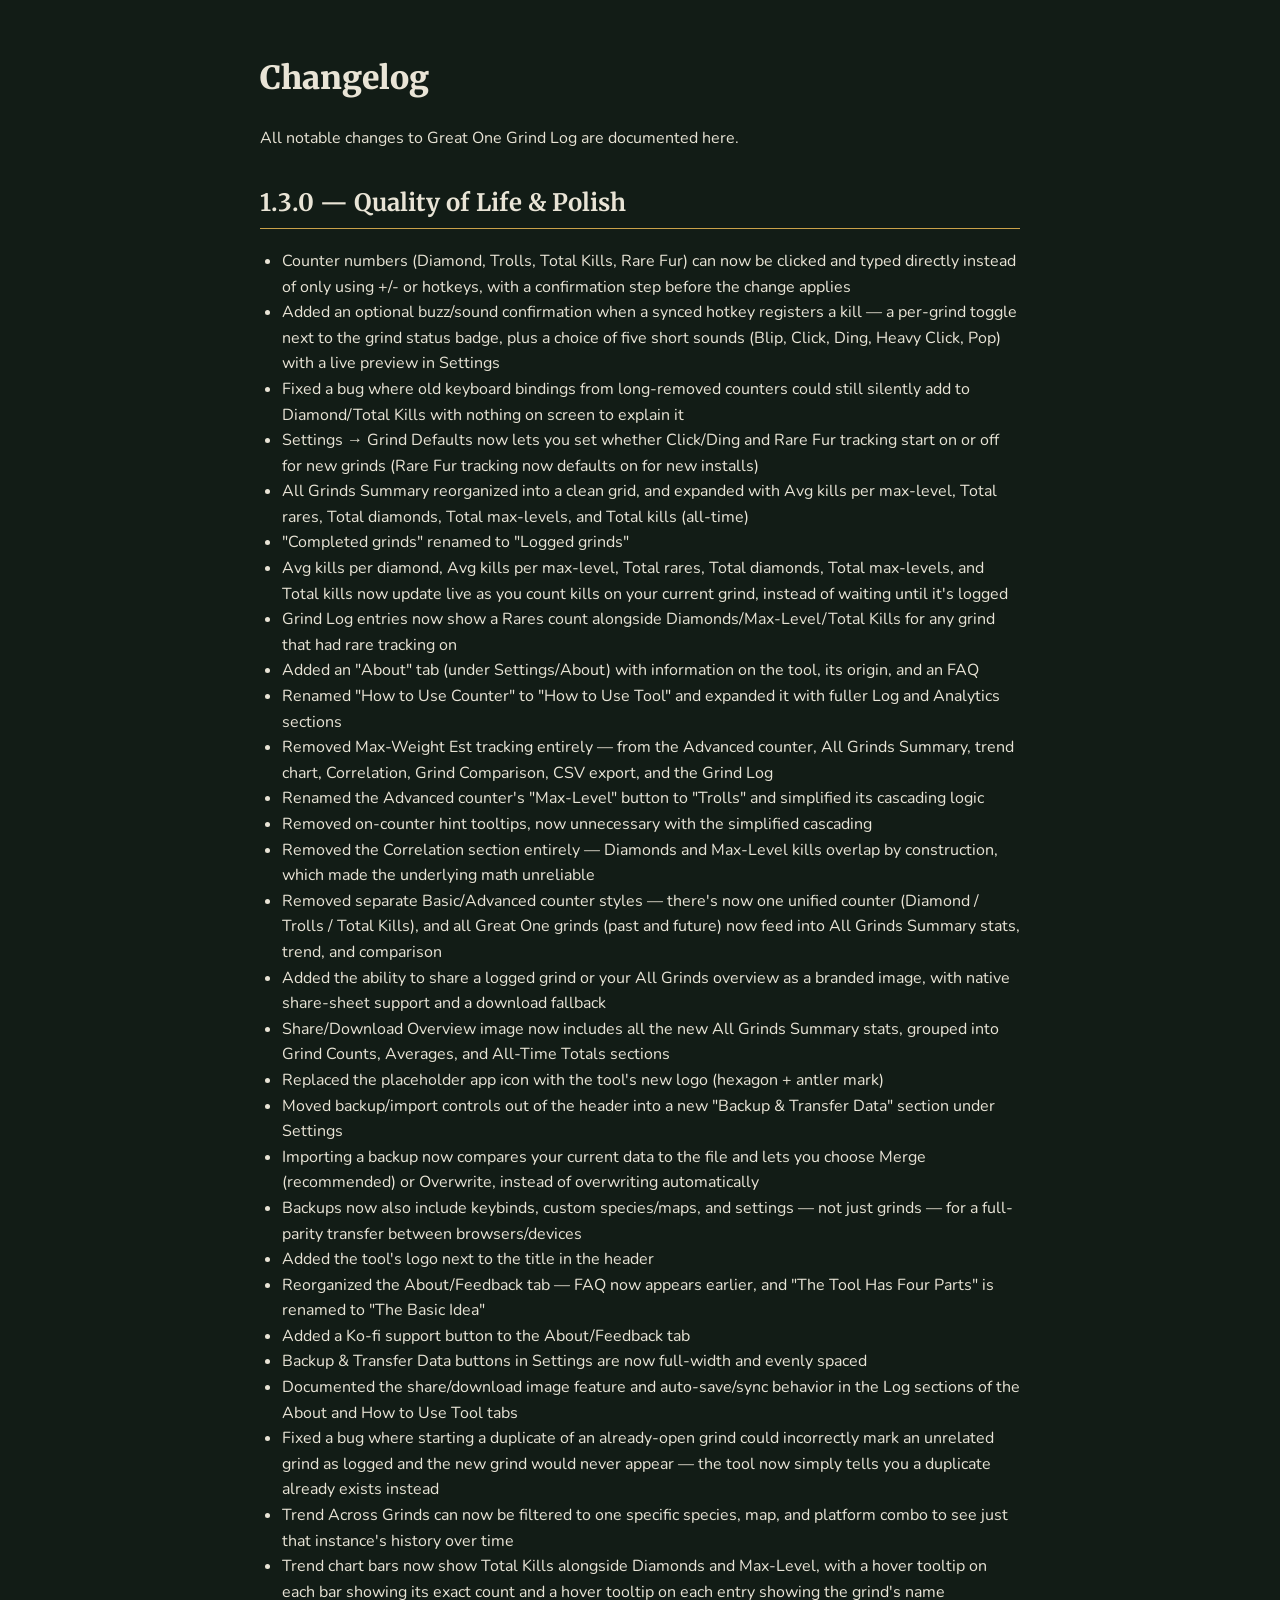
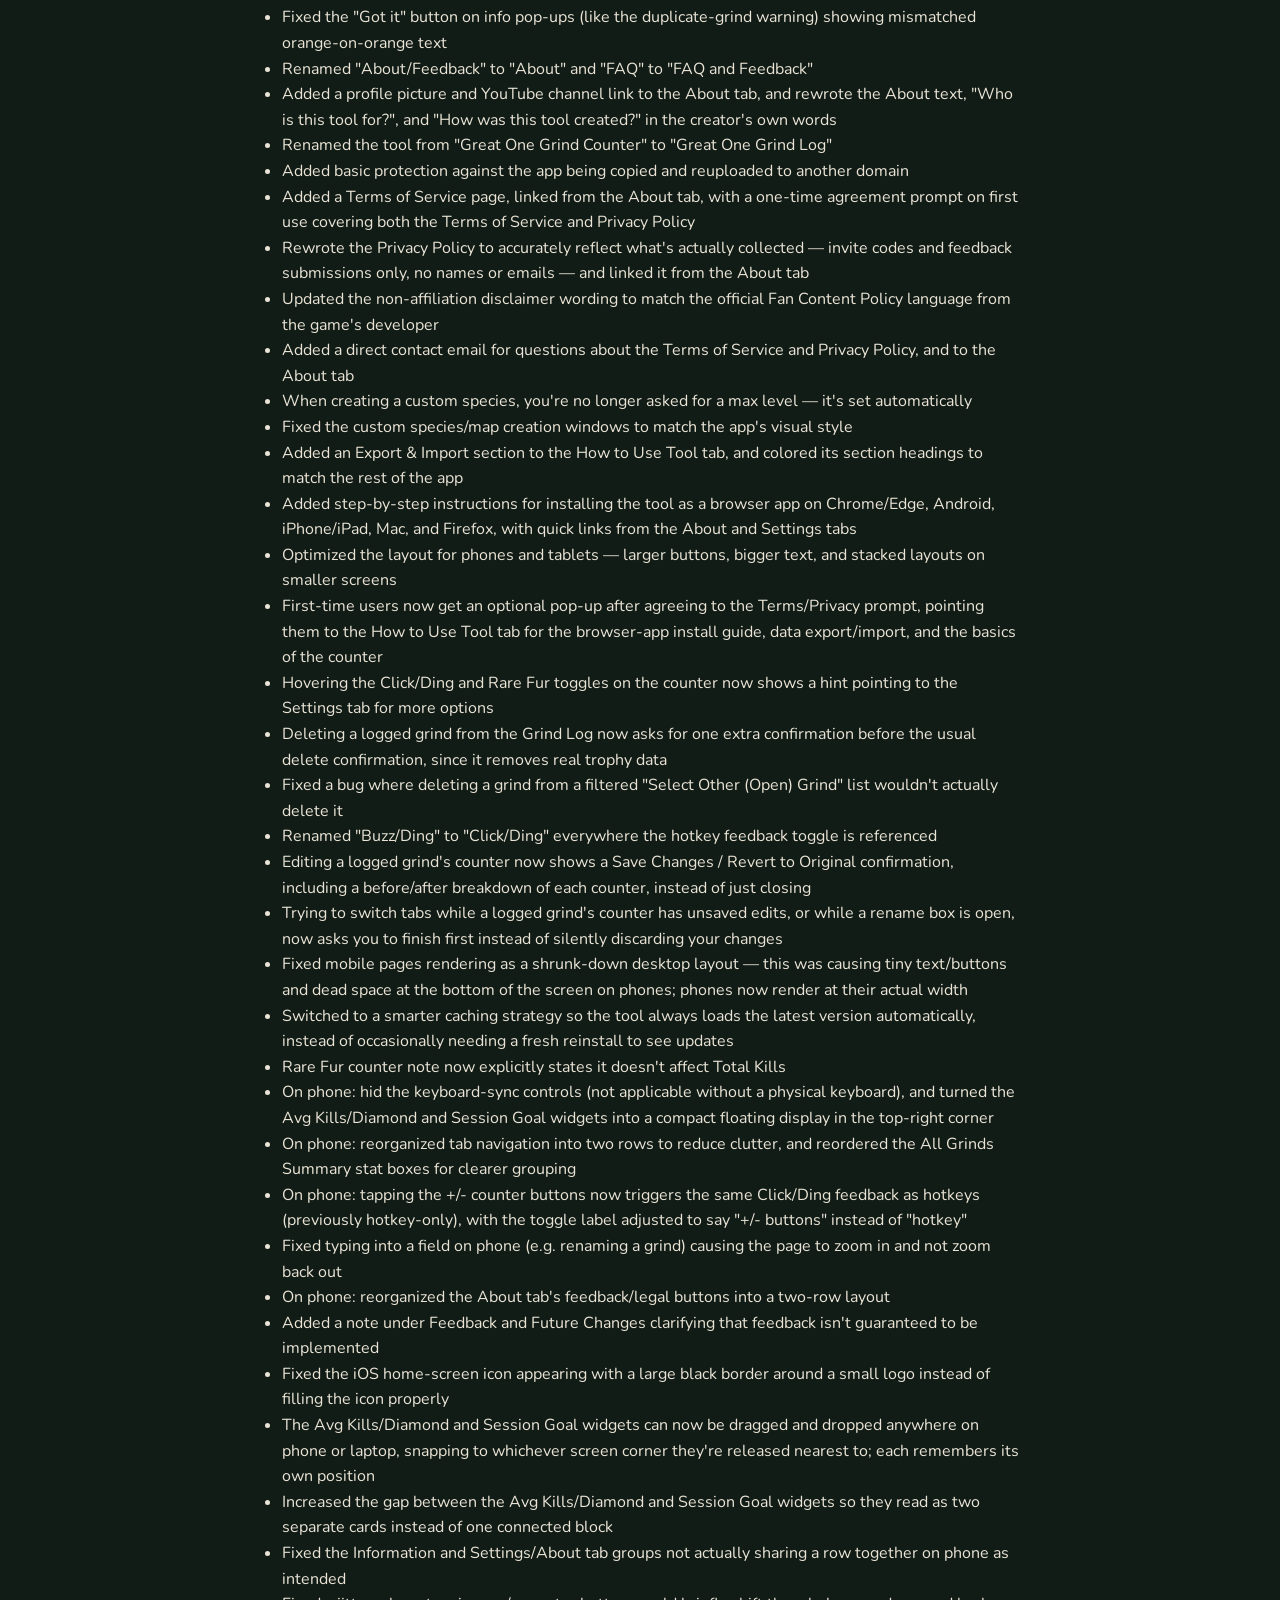
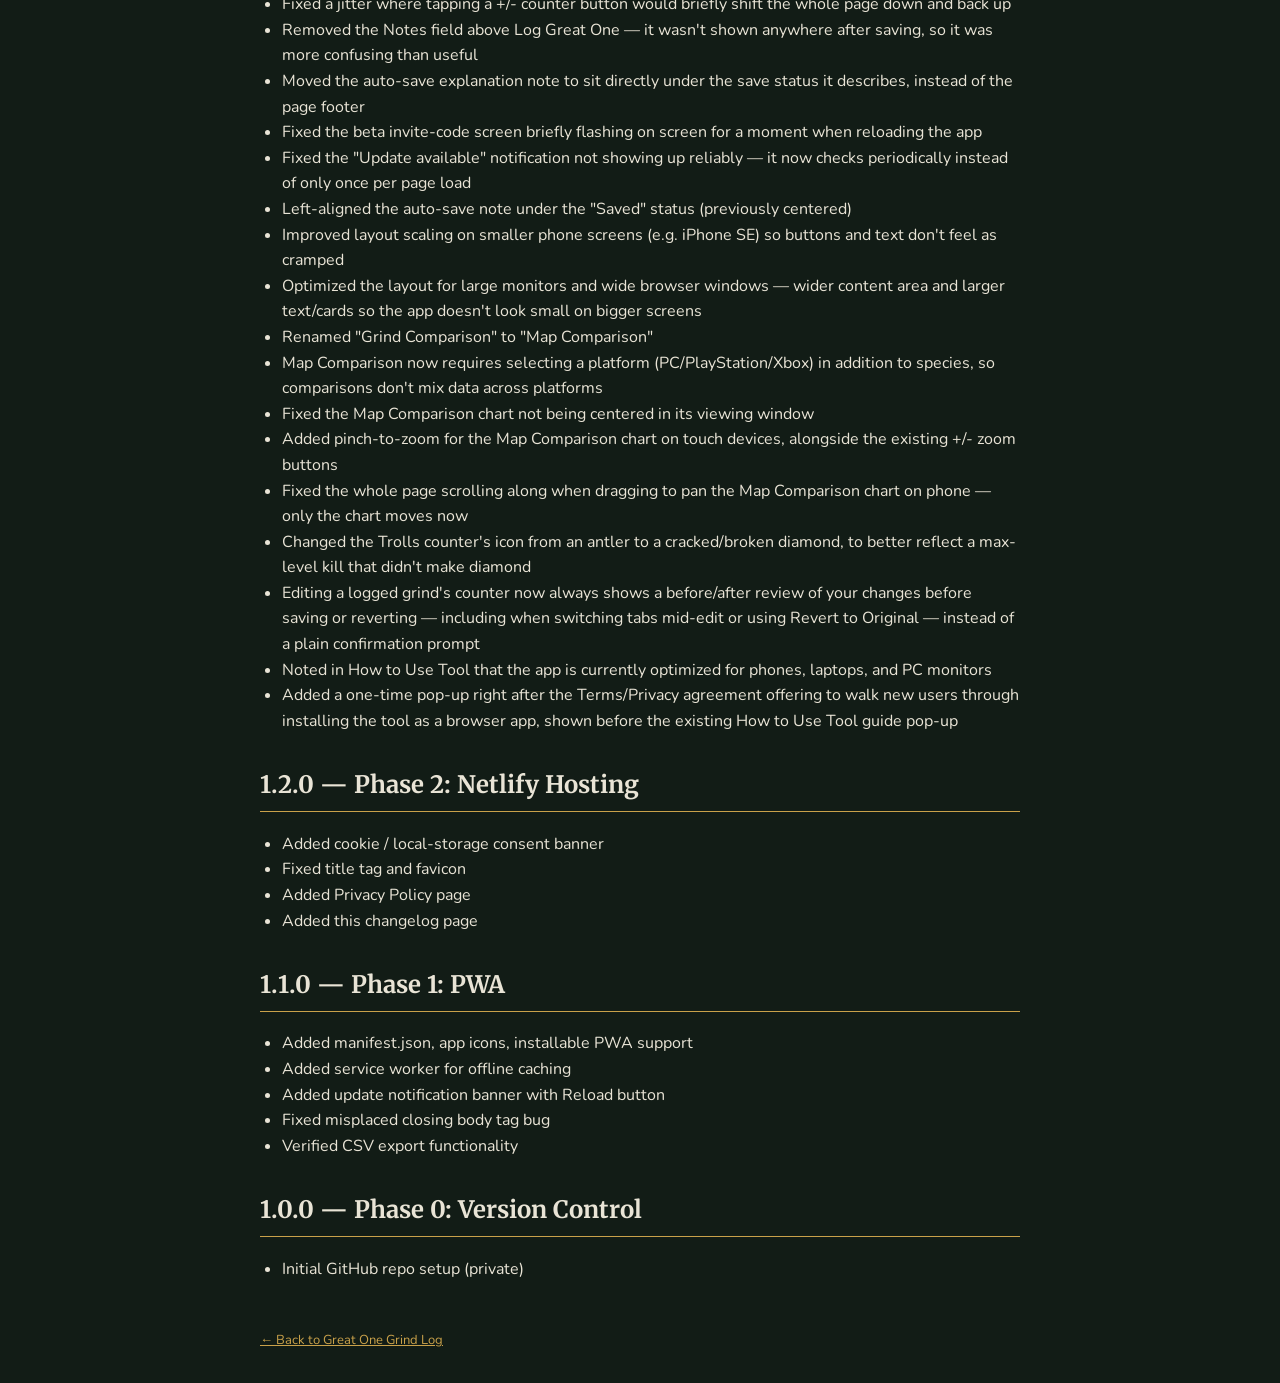
==== commit 29995b09: "Add first-boot install prompt, refresh beta invite codes, changelog update - New one-time modal show" ====
--- a/changelog.html
+++ b/changelog.html
@@ -100,6 +100,7 @@
   <li>Changed the Trolls counter's icon from an antler to a cracked/broken diamond, to better reflect a max-level kill that didn't make diamond</li>
   <li>Editing a logged grind's counter now always shows a before/after review of your changes before saving or reverting — including when switching tabs mid-edit or using Revert to Original — instead of a plain confirmation prompt</li>
   <li>Noted in How to Use Tool that the app is currently optimized for phones, laptops, and PC monitors</li>
+  <li>Added a one-time pop-up right after the Terms/Privacy agreement offering to walk new users through installing the tool as a browser app, shown before the existing How to Use Tool guide pop-up</li>
 </ul>
 
 <h2>1.2.0 — Phase 2: Netlify Hosting</h2>
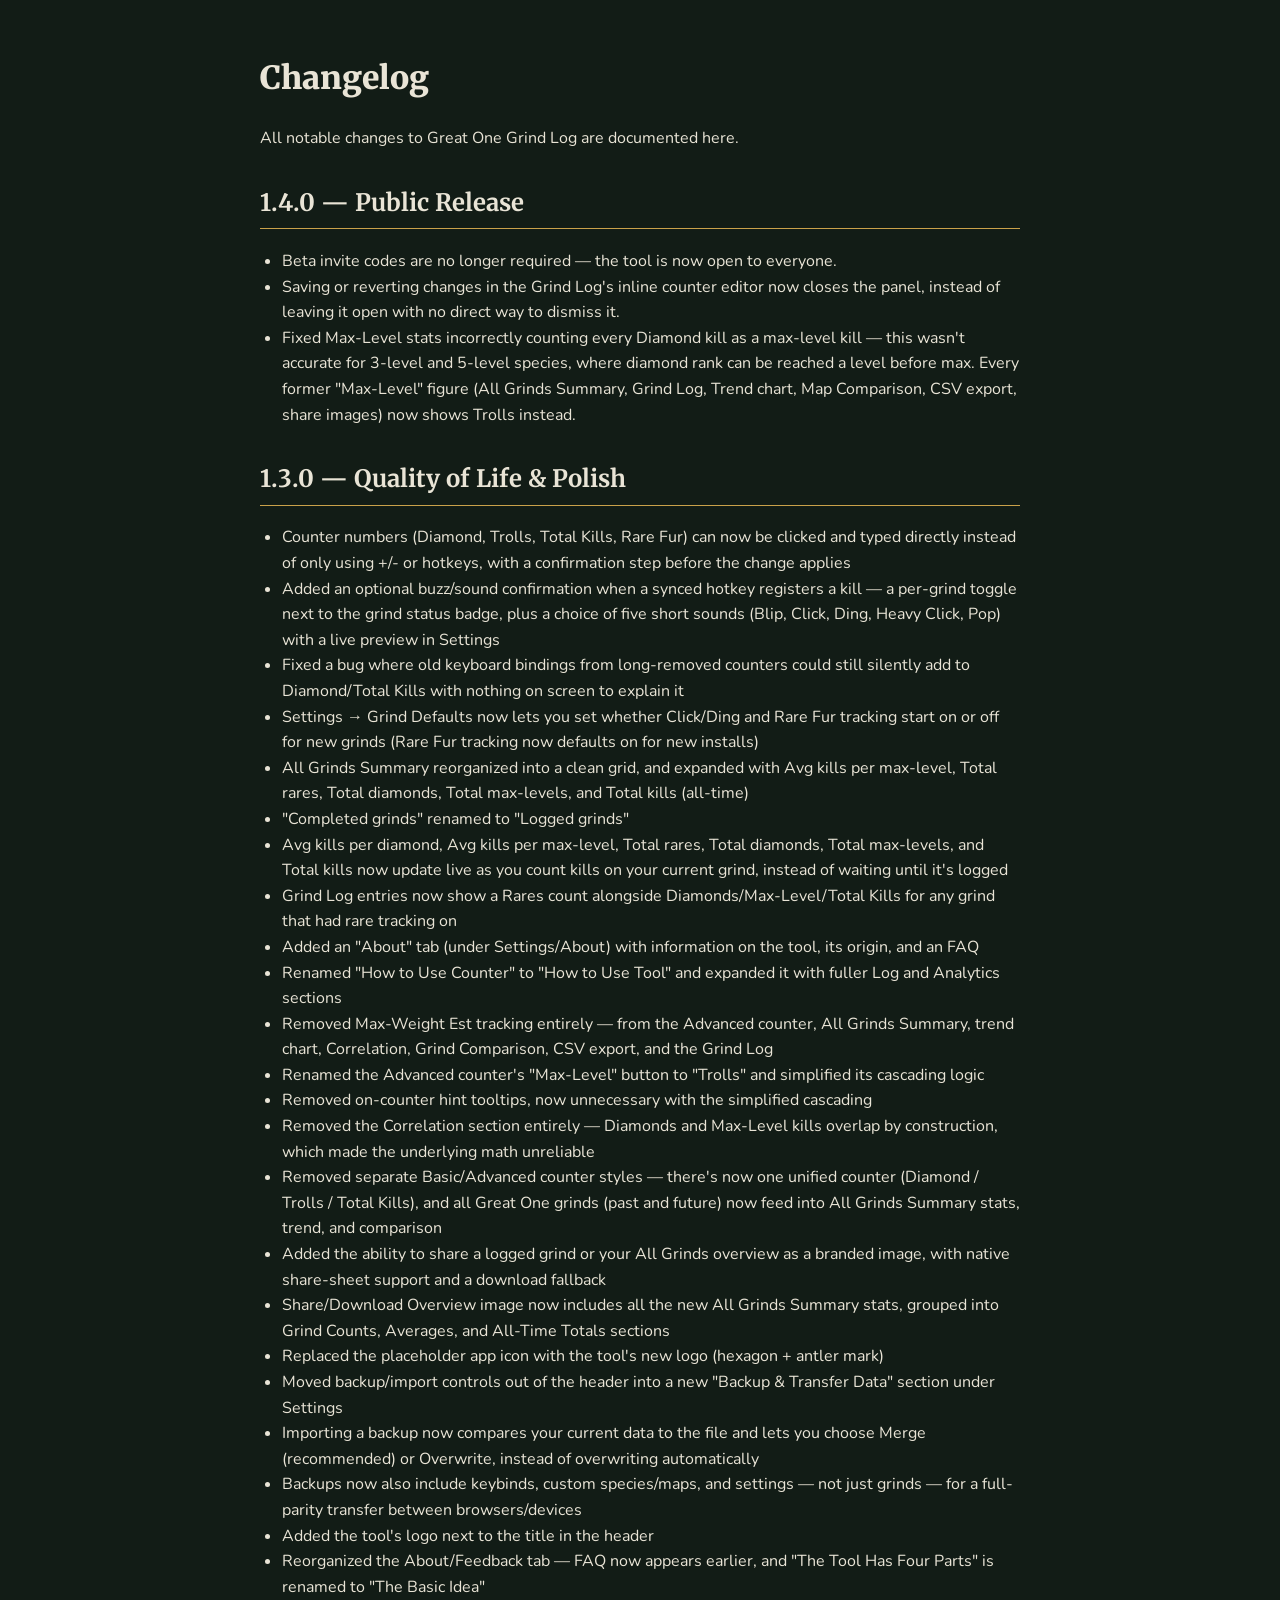
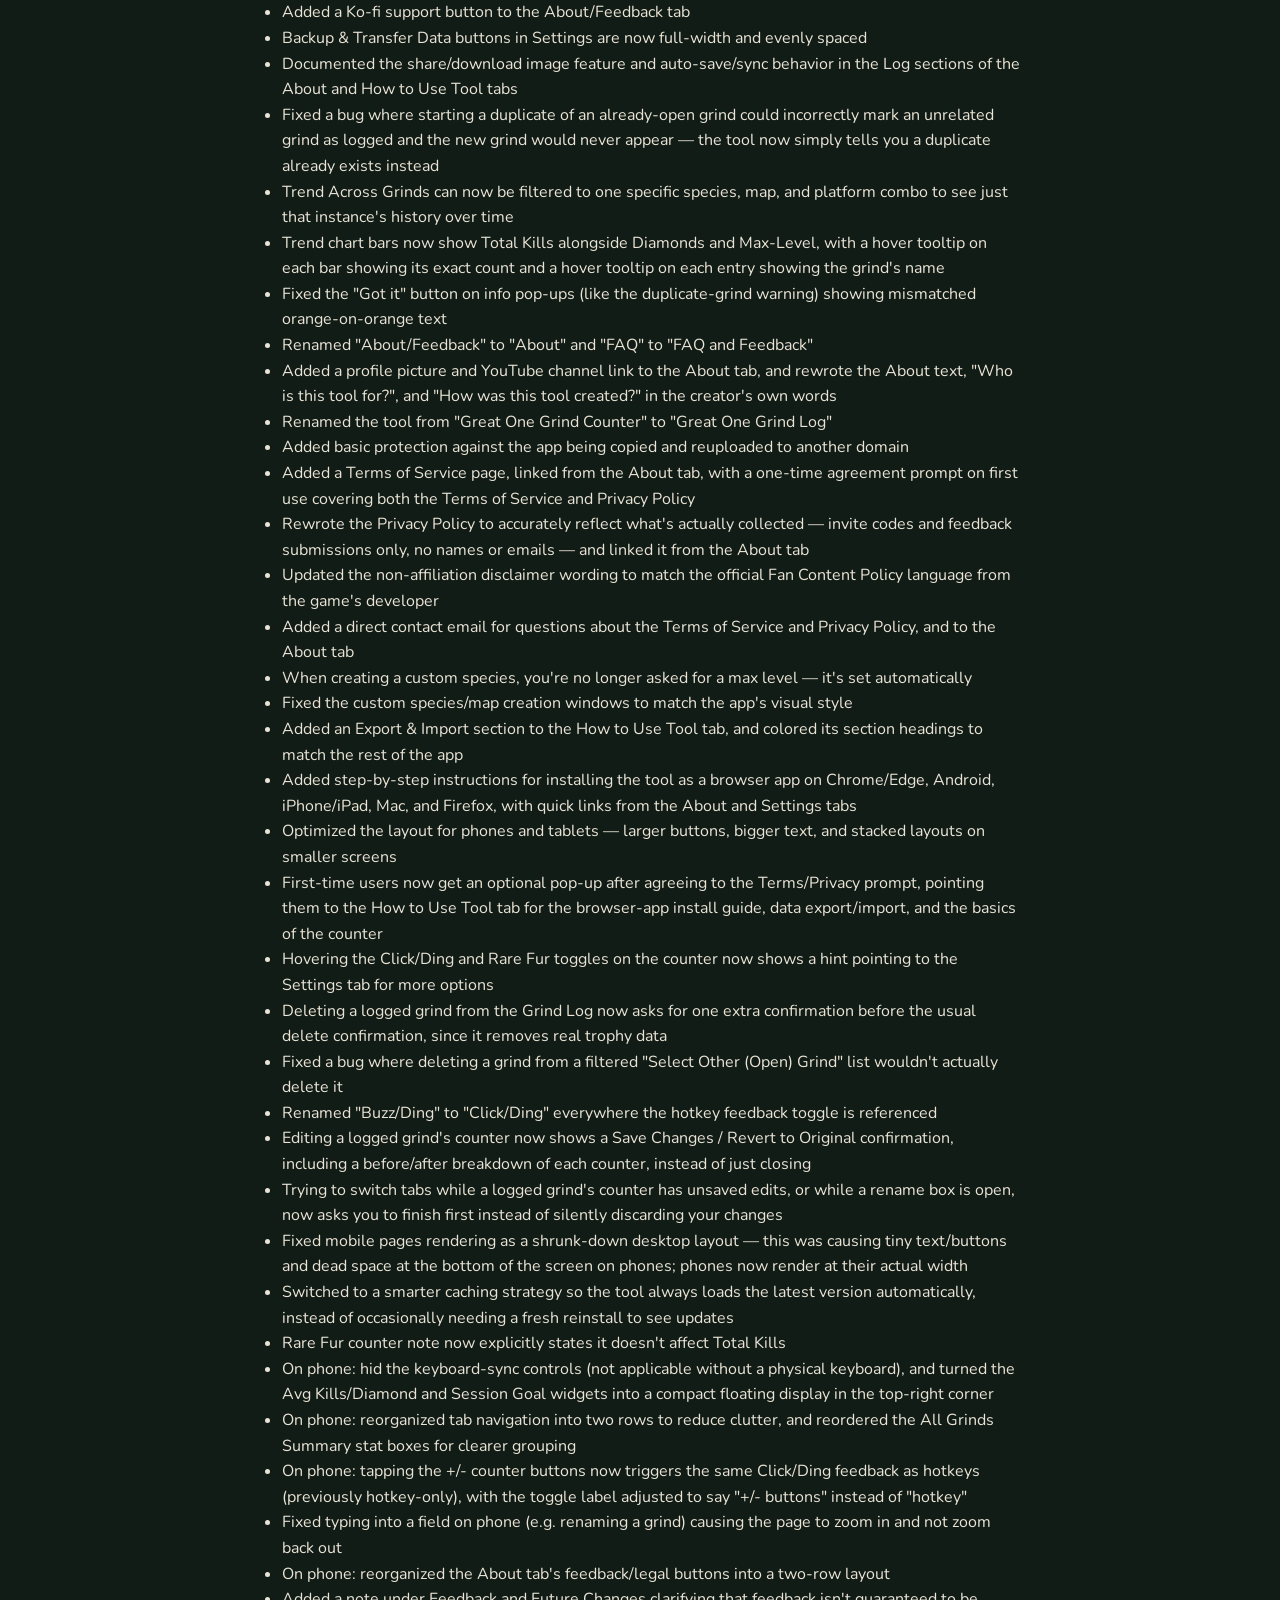
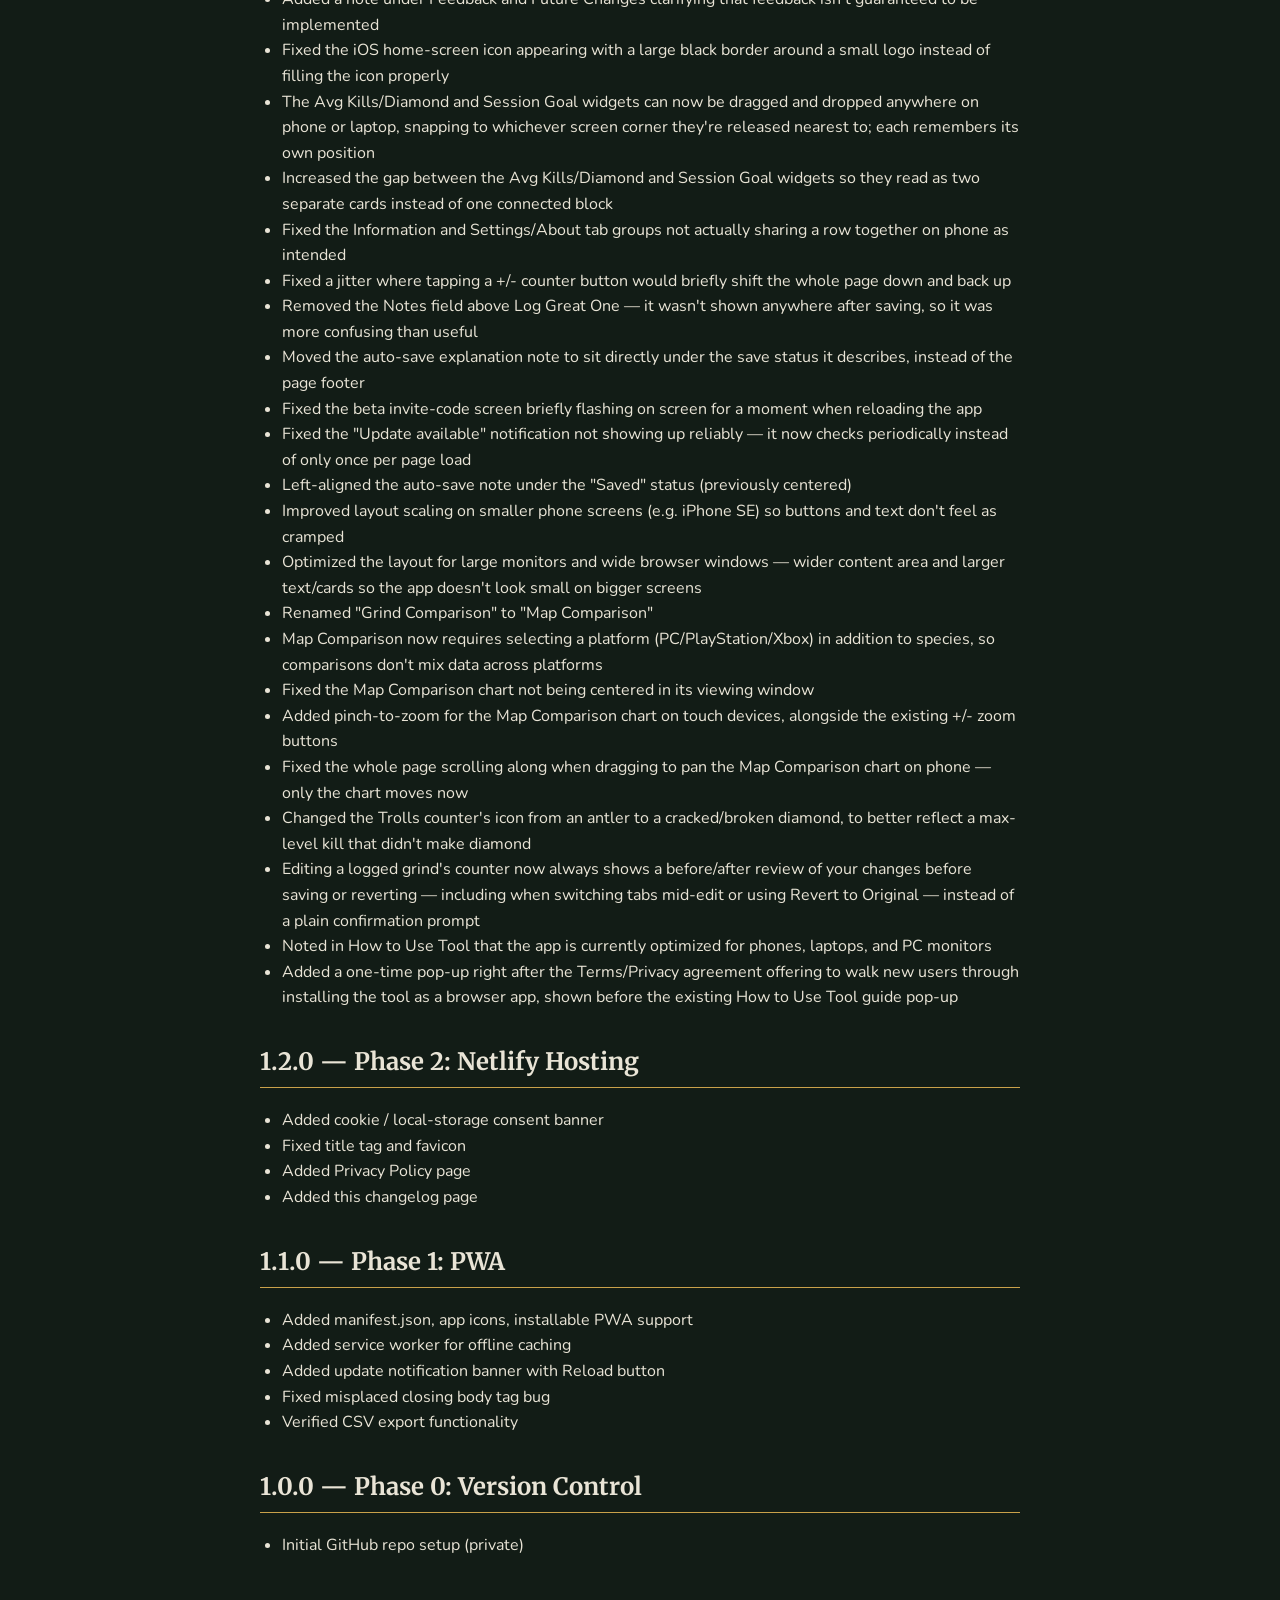
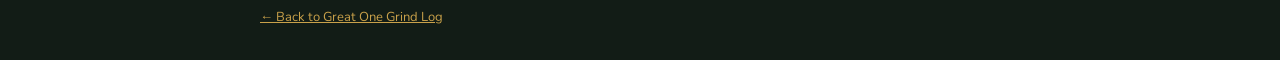
==== commit 3329d877: "Public release: remove invite gate, close counter editor on save, fix Max-Level stats - Removed the " ====
--- a/changelog.html
+++ b/changelog.html
@@ -18,6 +18,13 @@
 <body>
 <h1>Changelog</h1>
 <p>All notable changes to Great One Grind Log are documented here.</p>
+
+<h2>1.4.0 — Public Release</h2>
+<ul>
+  <li>Beta invite codes are no longer required &mdash; the tool is now open to everyone.</li>
+  <li>Saving or reverting changes in the Grind Log's inline counter editor now closes the panel, instead of leaving it open with no direct way to dismiss it.</li>
+  <li>Fixed Max-Level stats incorrectly counting every Diamond kill as a max-level kill &mdash; this wasn't accurate for 3-level and 5-level species, where diamond rank can be reached a level before max. Every former "Max-Level" figure (All Grinds Summary, Grind Log, Trend chart, Map Comparison, CSV export, share images) now shows Trolls instead.</li>
+</ul>
 
 <h2>1.3.0 — Quality of Life & Polish</h2>
 <ul>
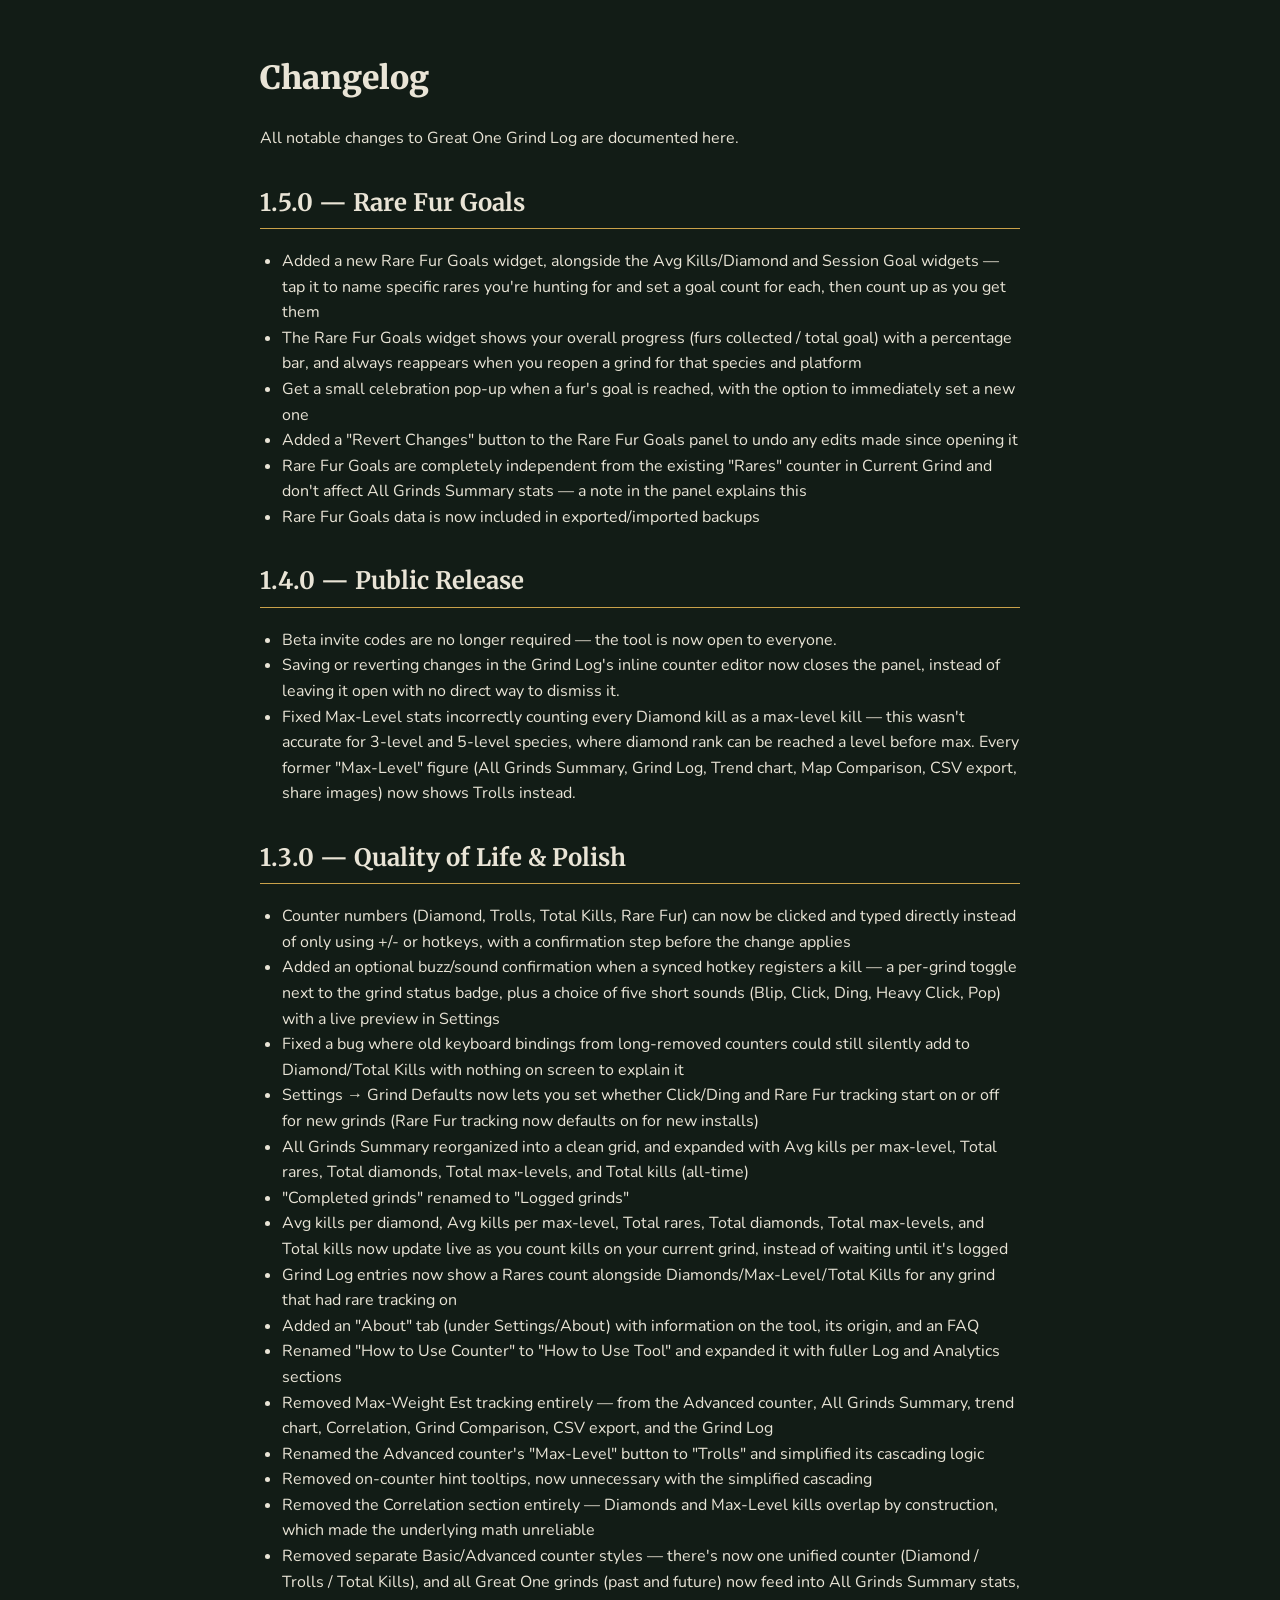
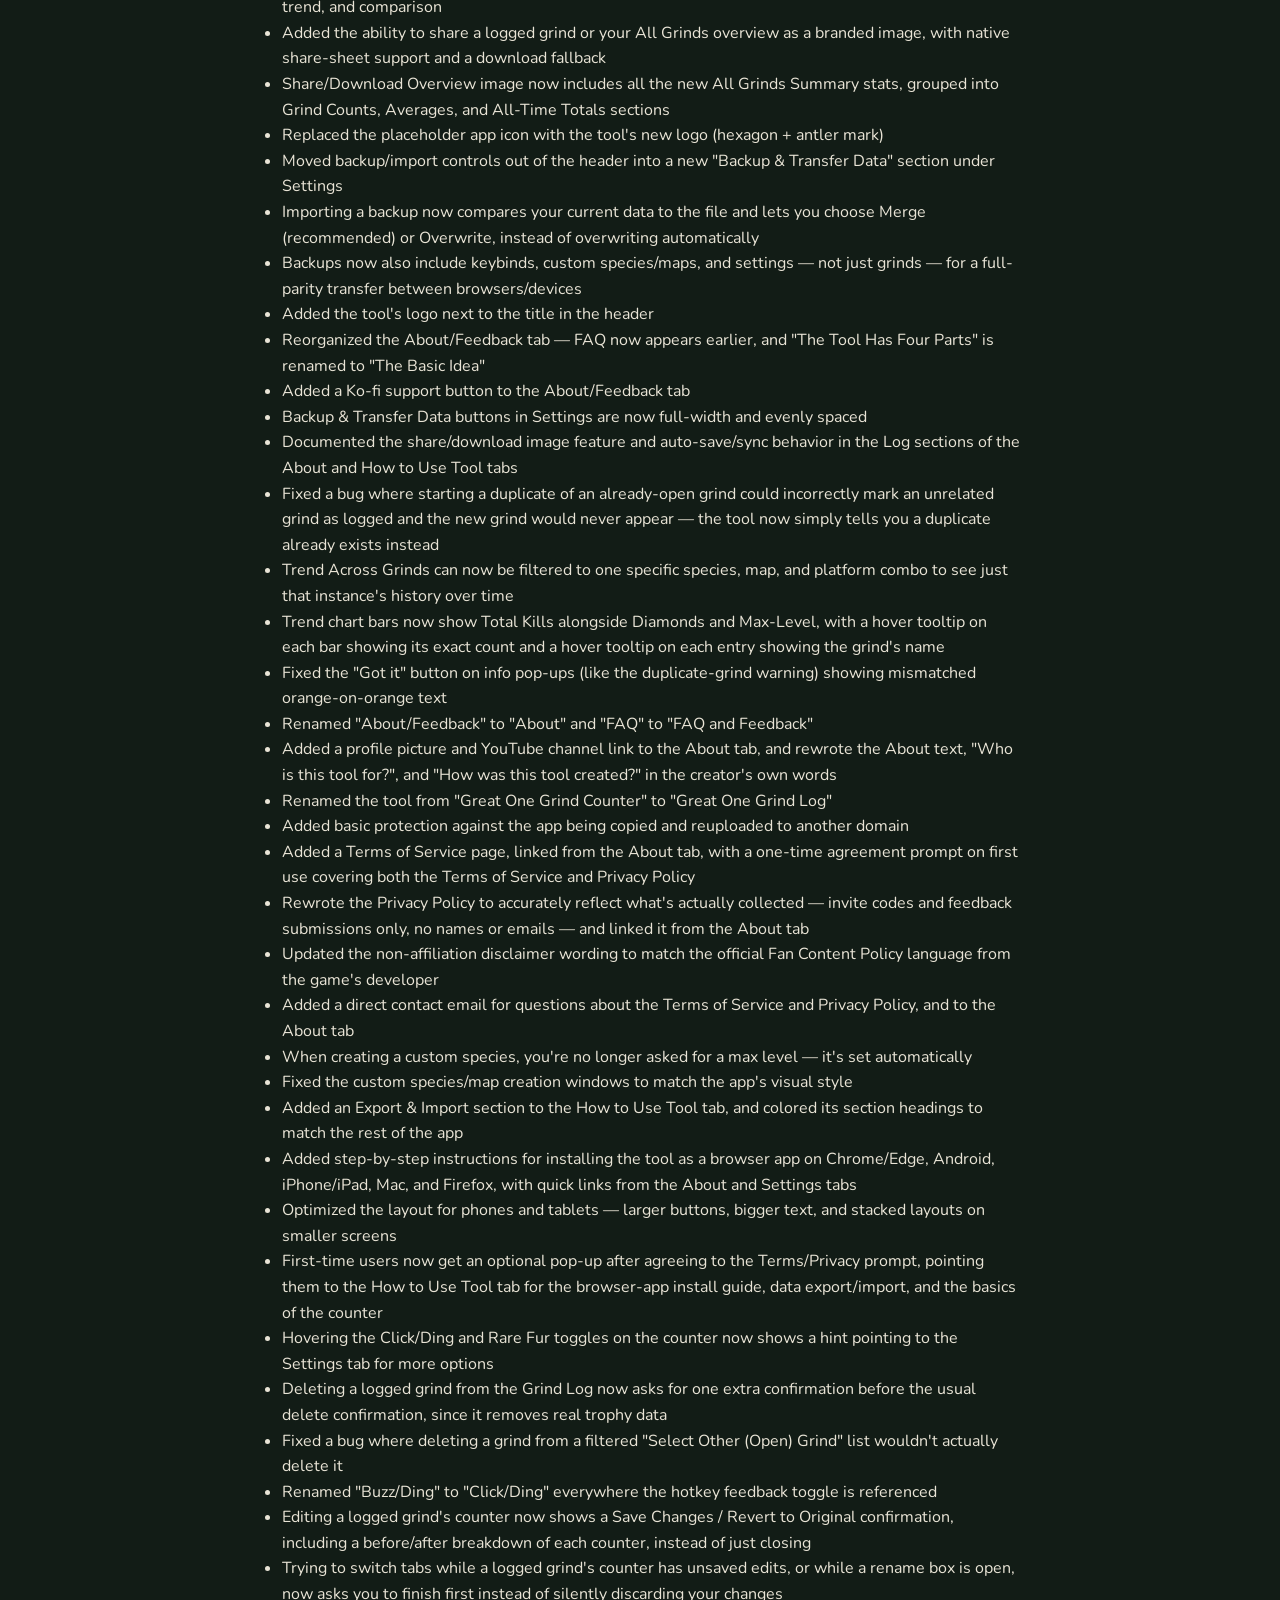
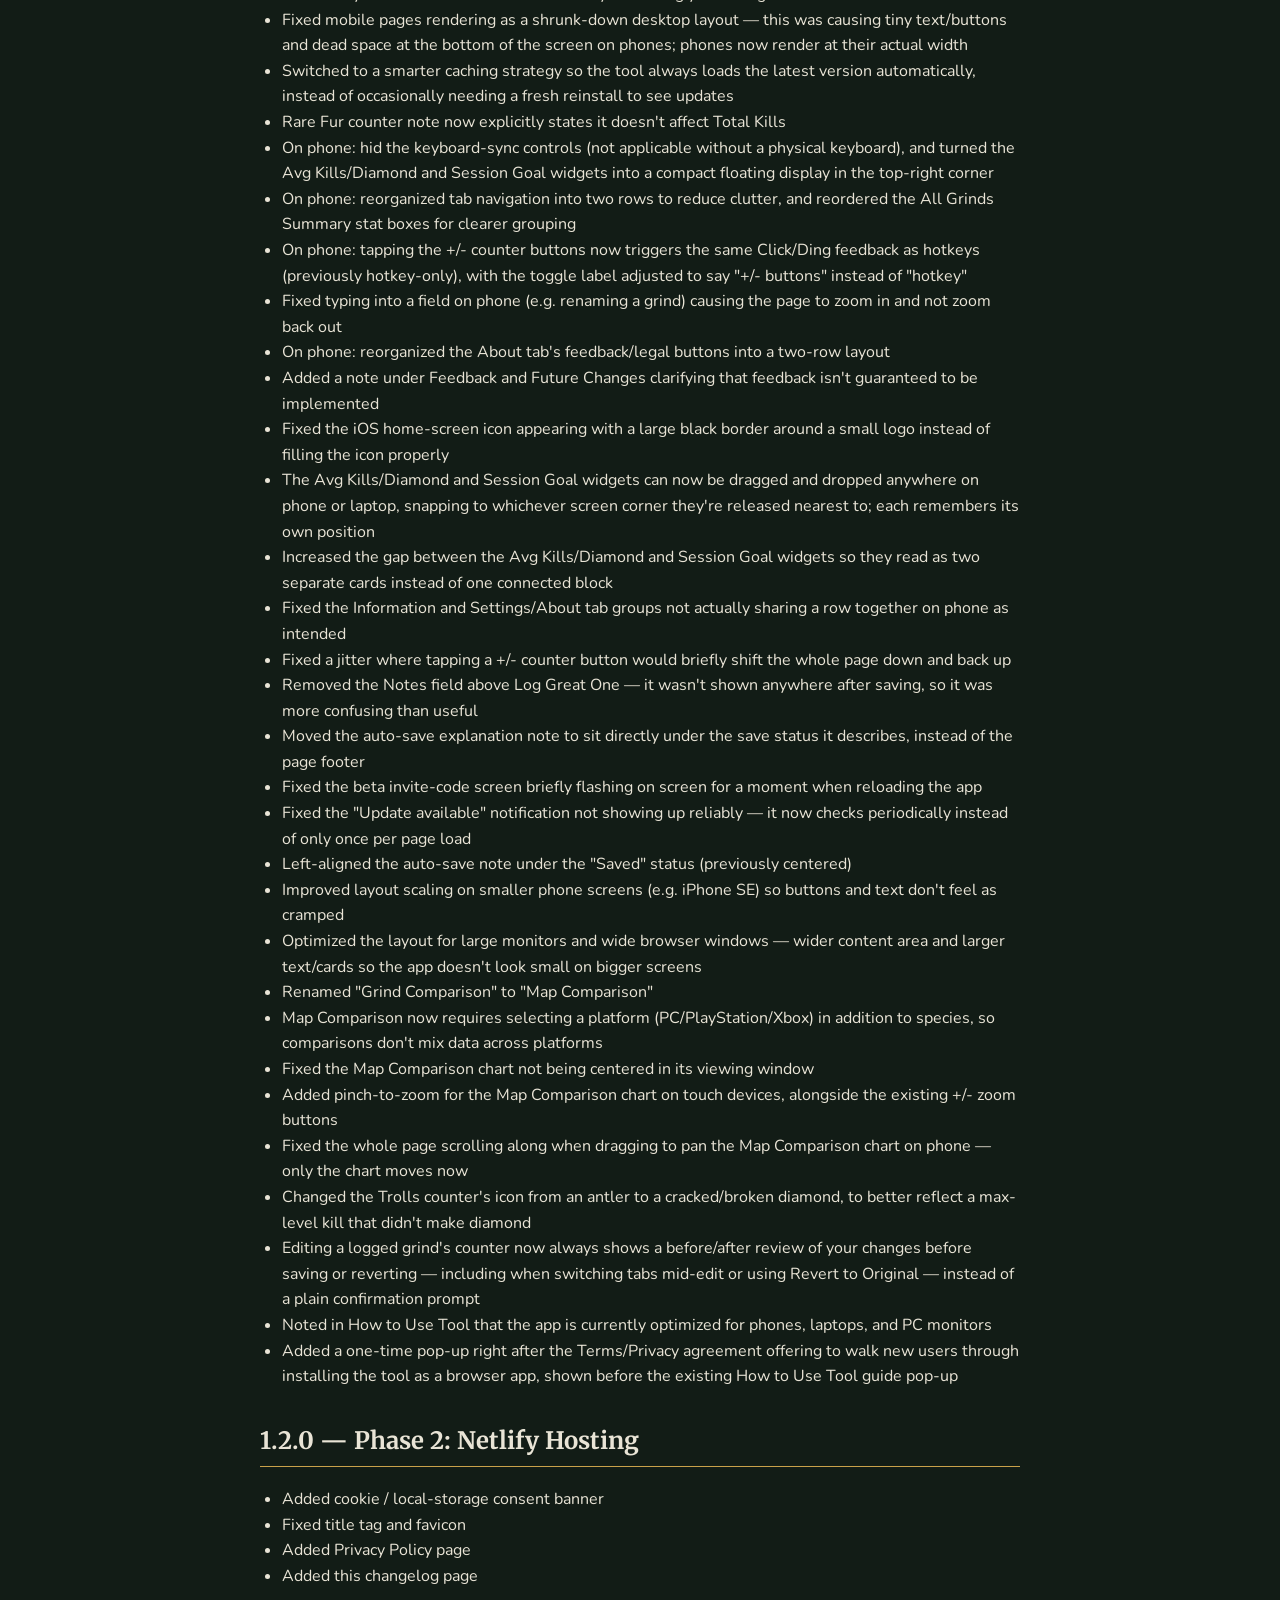
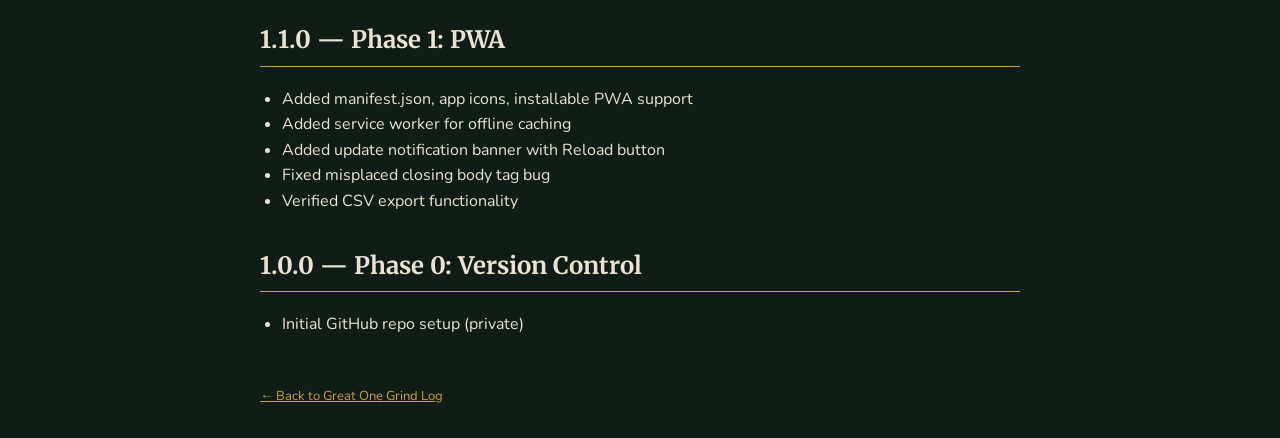
==== commit 724b7a02: "Add Rare Fur Goals widget New third floating widget (alongside Avg Kills/Diamond and Session Goal) f" ====
--- a/changelog.html
+++ b/changelog.html
@@ -18,6 +18,16 @@
 <body>
 <h1>Changelog</h1>
 <p>All notable changes to Great One Grind Log are documented here.</p>
+
+<h2>1.5.0 — Rare Fur Goals</h2>
+<ul>
+  <li>Added a new Rare Fur Goals widget, alongside the Avg Kills/Diamond and Session Goal widgets — tap it to name specific rares you're hunting for and set a goal count for each, then count up as you get them</li>
+  <li>The Rare Fur Goals widget shows your overall progress (furs collected / total goal) with a percentage bar, and always reappears when you reopen a grind for that species and platform</li>
+  <li>Get a small celebration pop-up when a fur's goal is reached, with the option to immediately set a new one</li>
+  <li>Added a "Revert Changes" button to the Rare Fur Goals panel to undo any edits made since opening it</li>
+  <li>Rare Fur Goals are completely independent from the existing "Rares" counter in Current Grind and don't affect All Grinds Summary stats — a note in the panel explains this</li>
+  <li>Rare Fur Goals data is now included in exported/imported backups</li>
+</ul>
 
 <h2>1.4.0 — Public Release</h2>
 <ul>
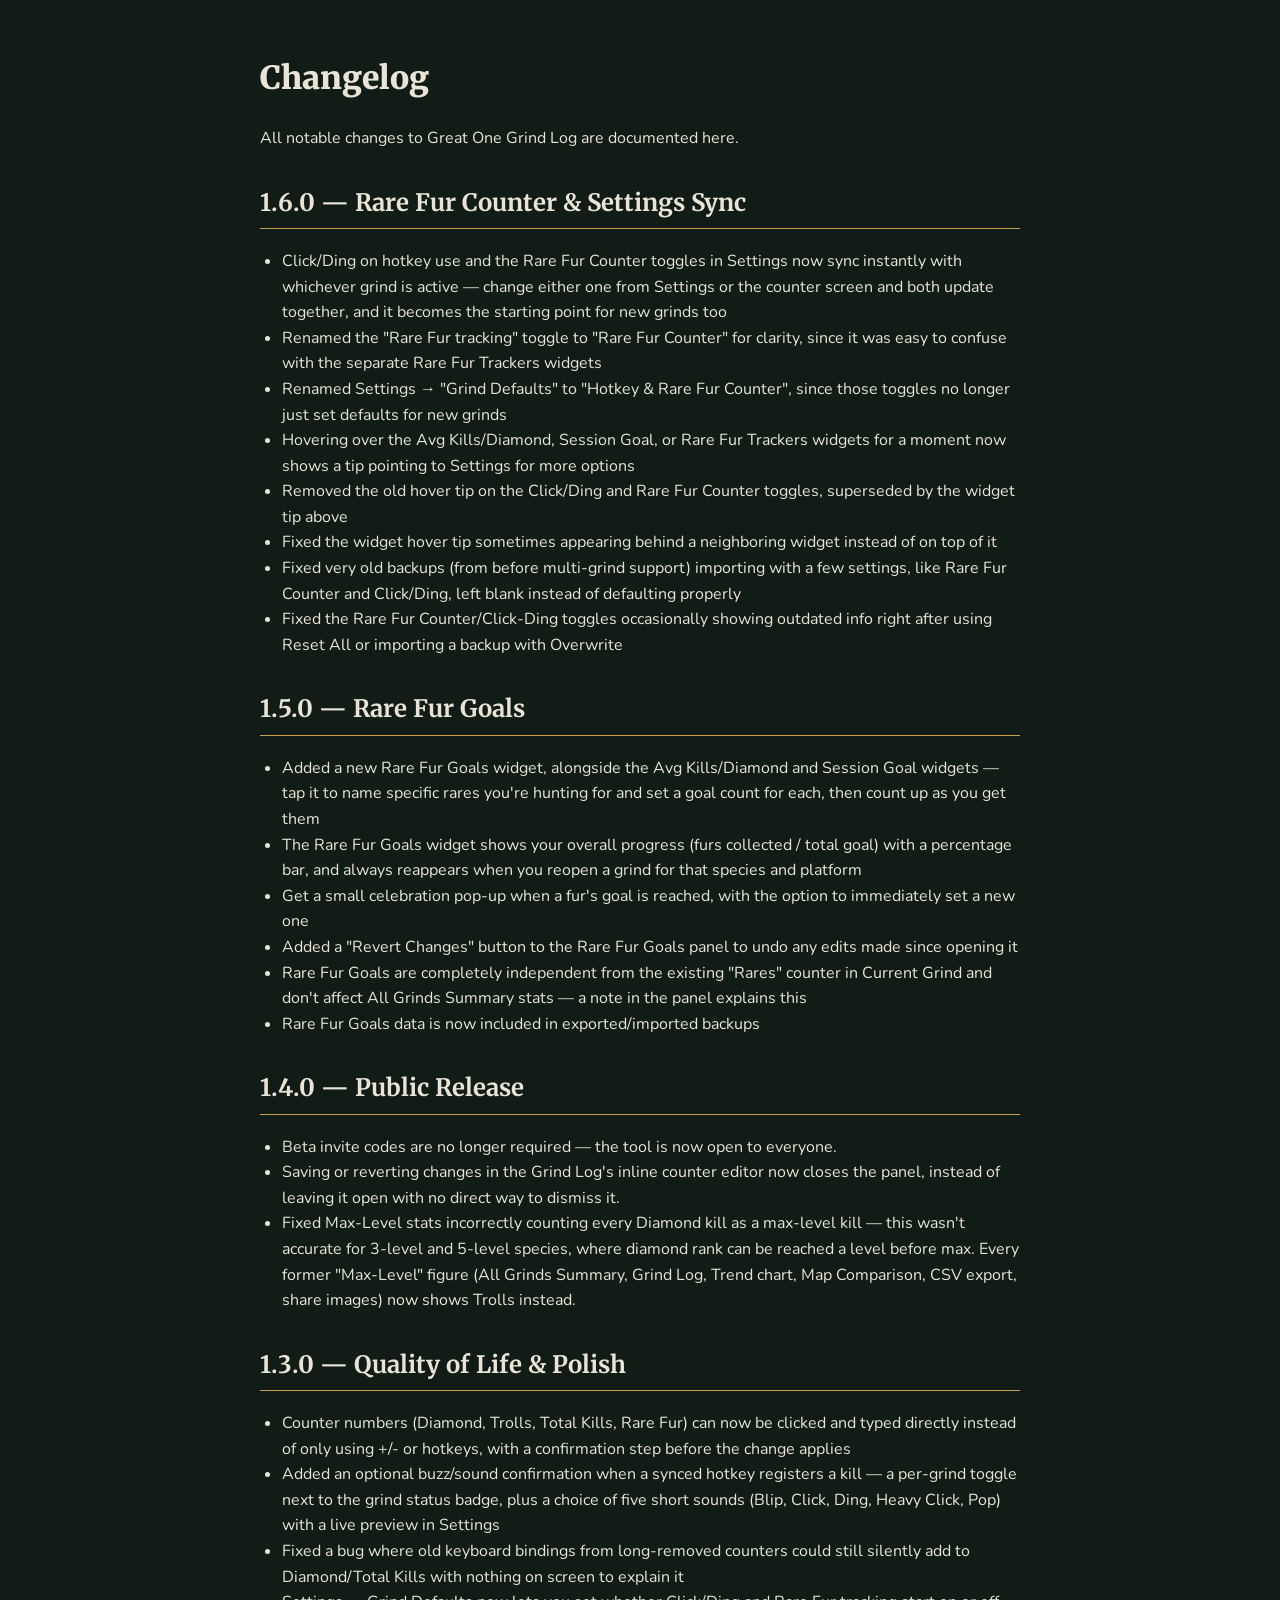
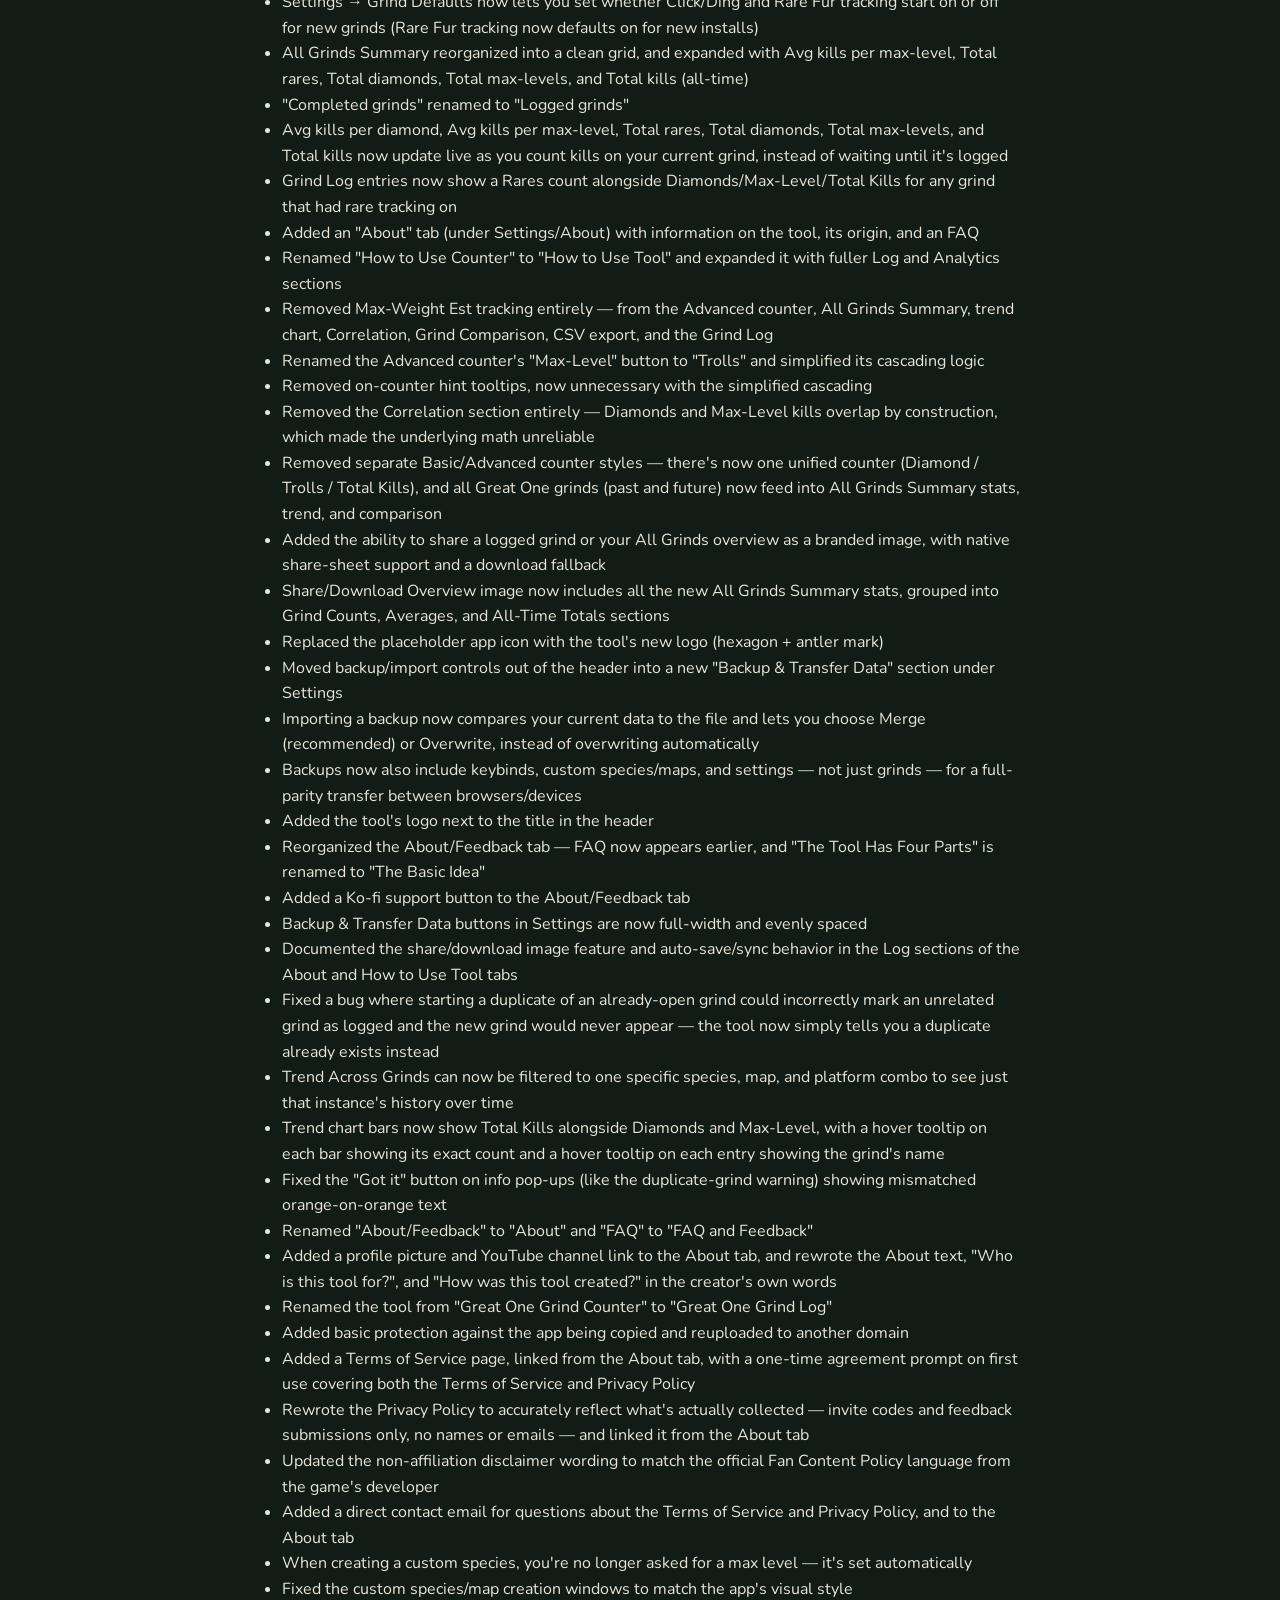
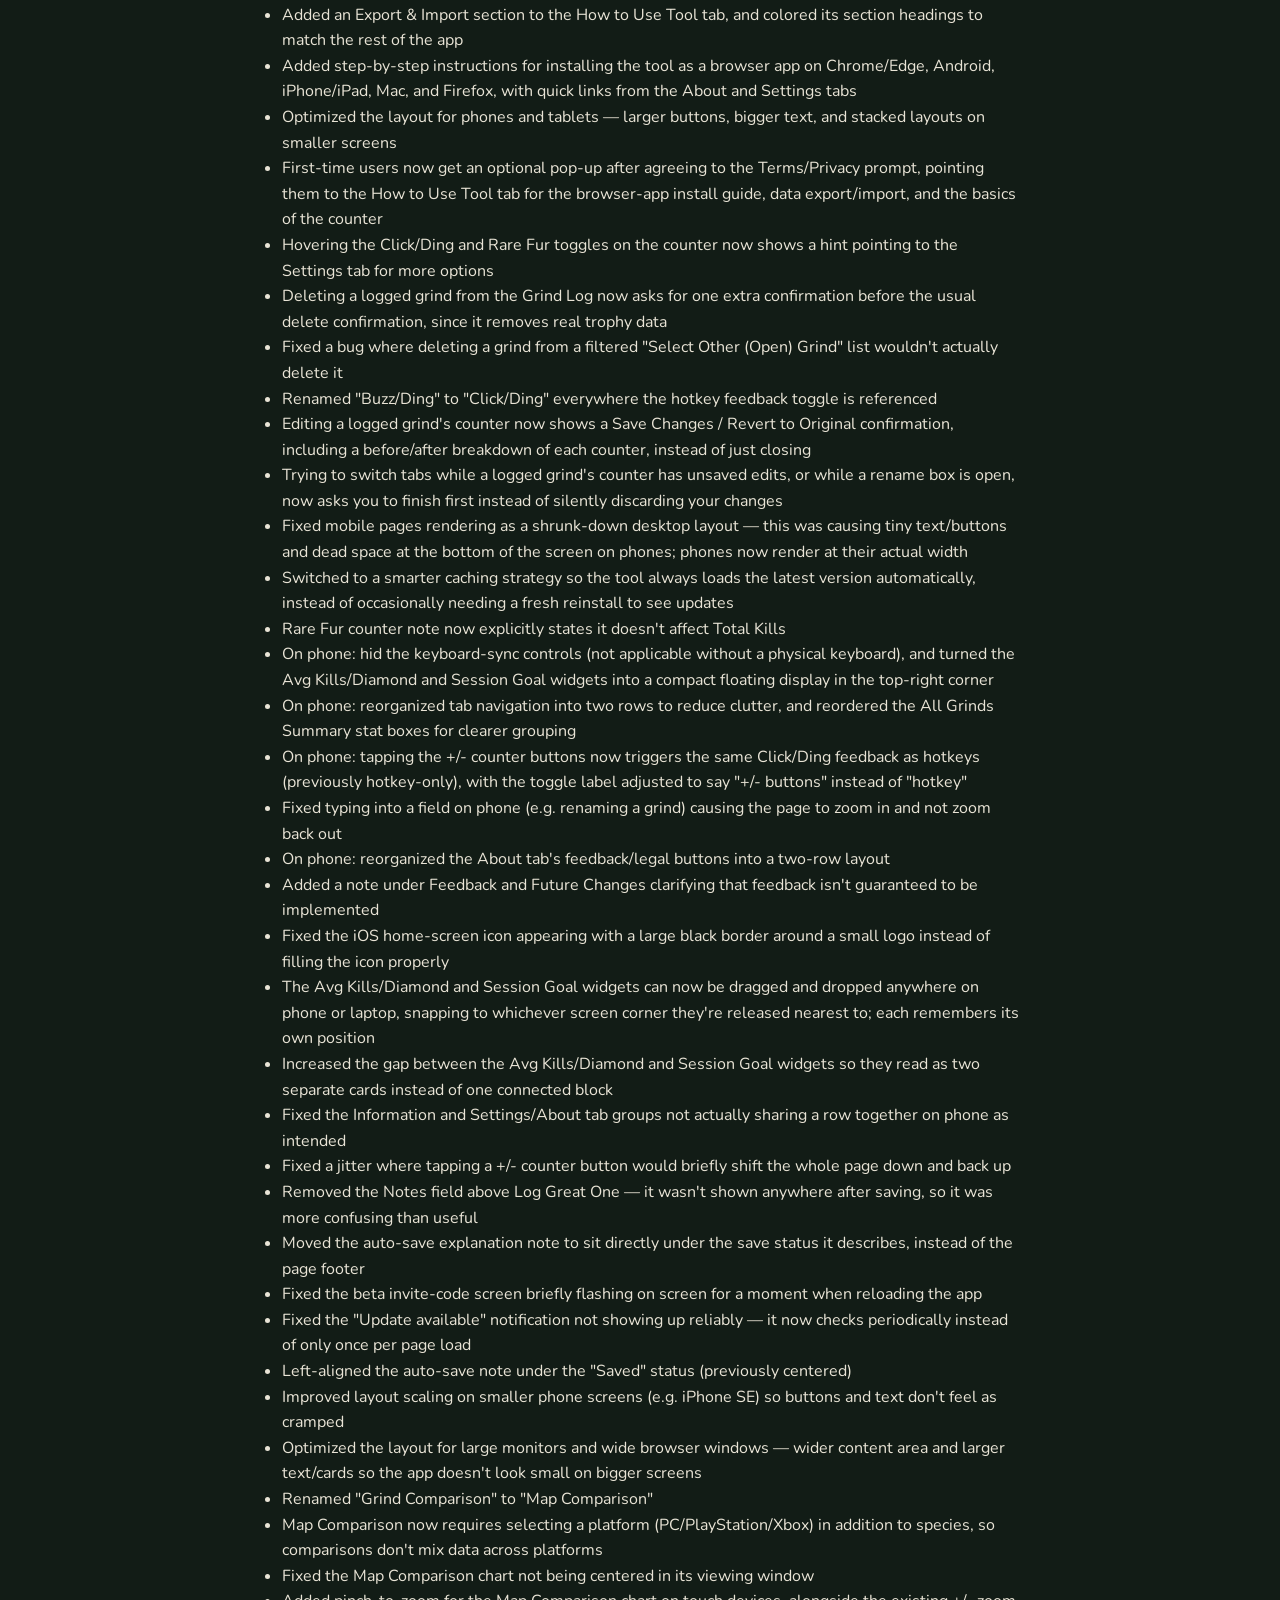
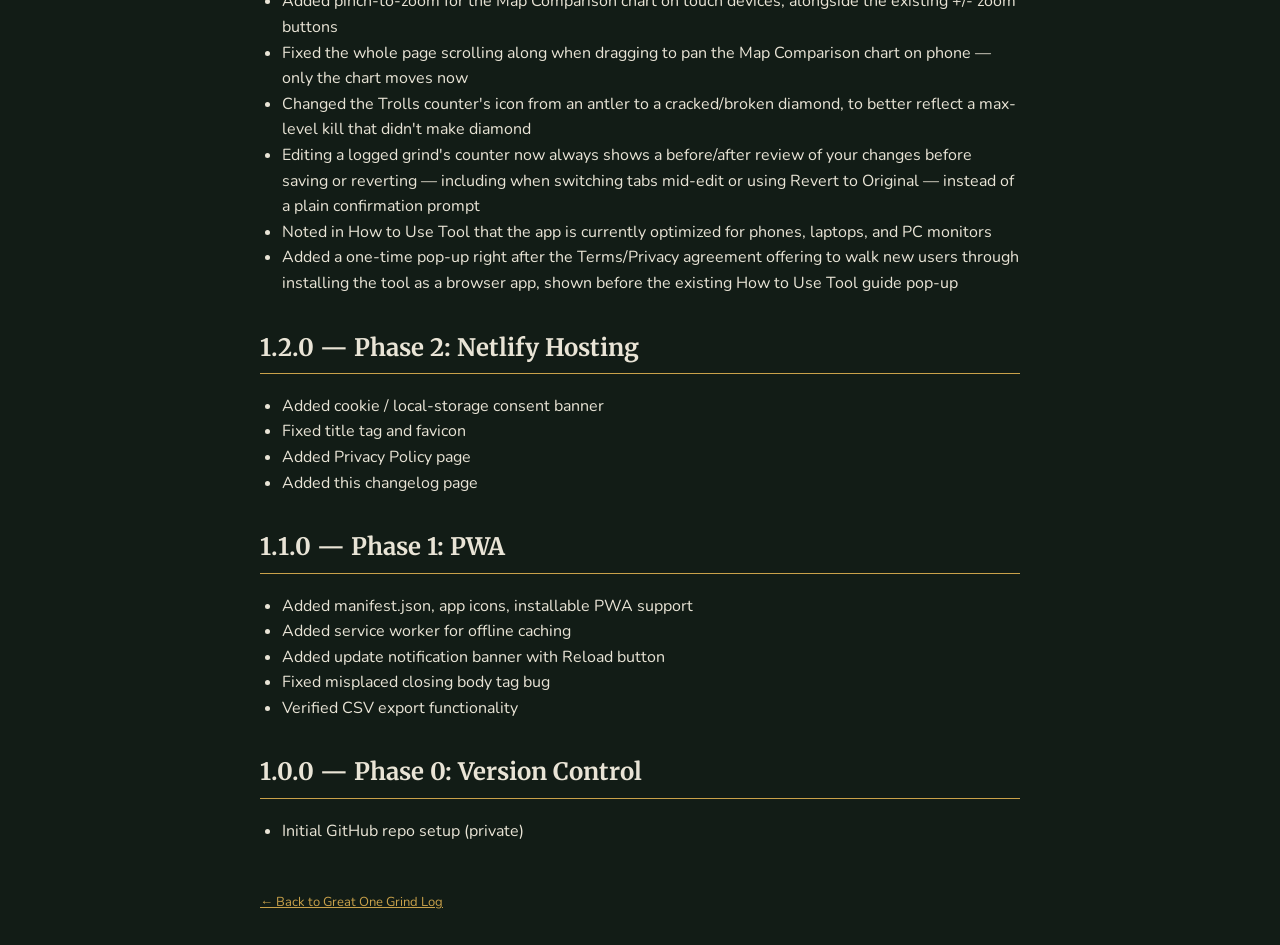
==== commit 3d49d921: "1.6.0: Link Rare Fur Counter/Click-Ding toggles, add widget hints - Settings and counter-screen togg" ====
--- a/changelog.html
+++ b/changelog.html
@@ -18,6 +18,18 @@
 <body>
 <h1>Changelog</h1>
 <p>All notable changes to Great One Grind Log are documented here.</p>
+
+<h2>1.6.0 — Rare Fur Counter & Settings Sync</h2>
+<ul>
+  <li>Click/Ding on hotkey use and the Rare Fur Counter toggles in Settings now sync instantly with whichever grind is active — change either one from Settings or the counter screen and both update together, and it becomes the starting point for new grinds too</li>
+  <li>Renamed the "Rare Fur tracking" toggle to "Rare Fur Counter" for clarity, since it was easy to confuse with the separate Rare Fur Trackers widgets</li>
+  <li>Renamed Settings → "Grind Defaults" to "Hotkey & Rare Fur Counter", since those toggles no longer just set defaults for new grinds</li>
+  <li>Hovering over the Avg Kills/Diamond, Session Goal, or Rare Fur Trackers widgets for a moment now shows a tip pointing to Settings for more options</li>
+  <li>Removed the old hover tip on the Click/Ding and Rare Fur Counter toggles, superseded by the widget tip above</li>
+  <li>Fixed the widget hover tip sometimes appearing behind a neighboring widget instead of on top of it</li>
+  <li>Fixed very old backups (from before multi-grind support) importing with a few settings, like Rare Fur Counter and Click/Ding, left blank instead of defaulting properly</li>
+  <li>Fixed the Rare Fur Counter/Click-Ding toggles occasionally showing outdated info right after using Reset All or importing a backup with Overwrite</li>
+</ul>
 
 <h2>1.5.0 — Rare Fur Goals</h2>
 <ul>
